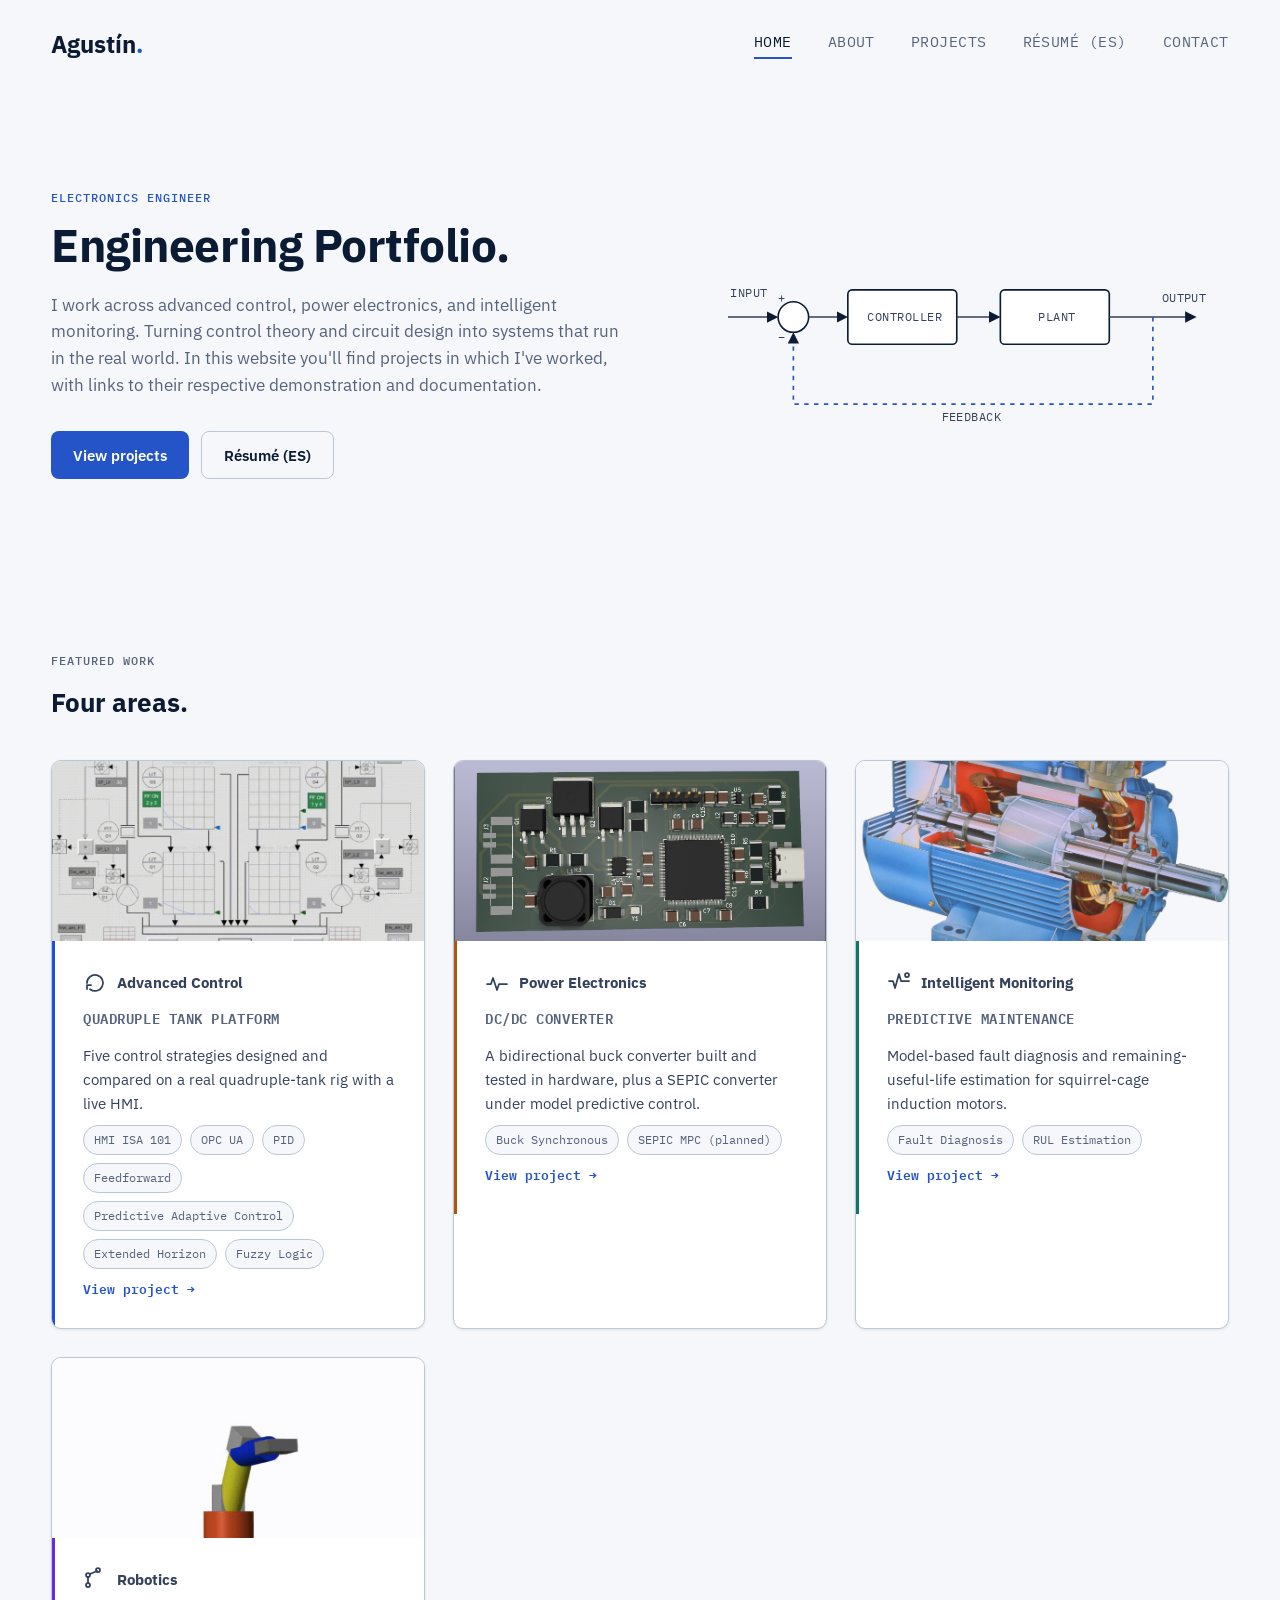
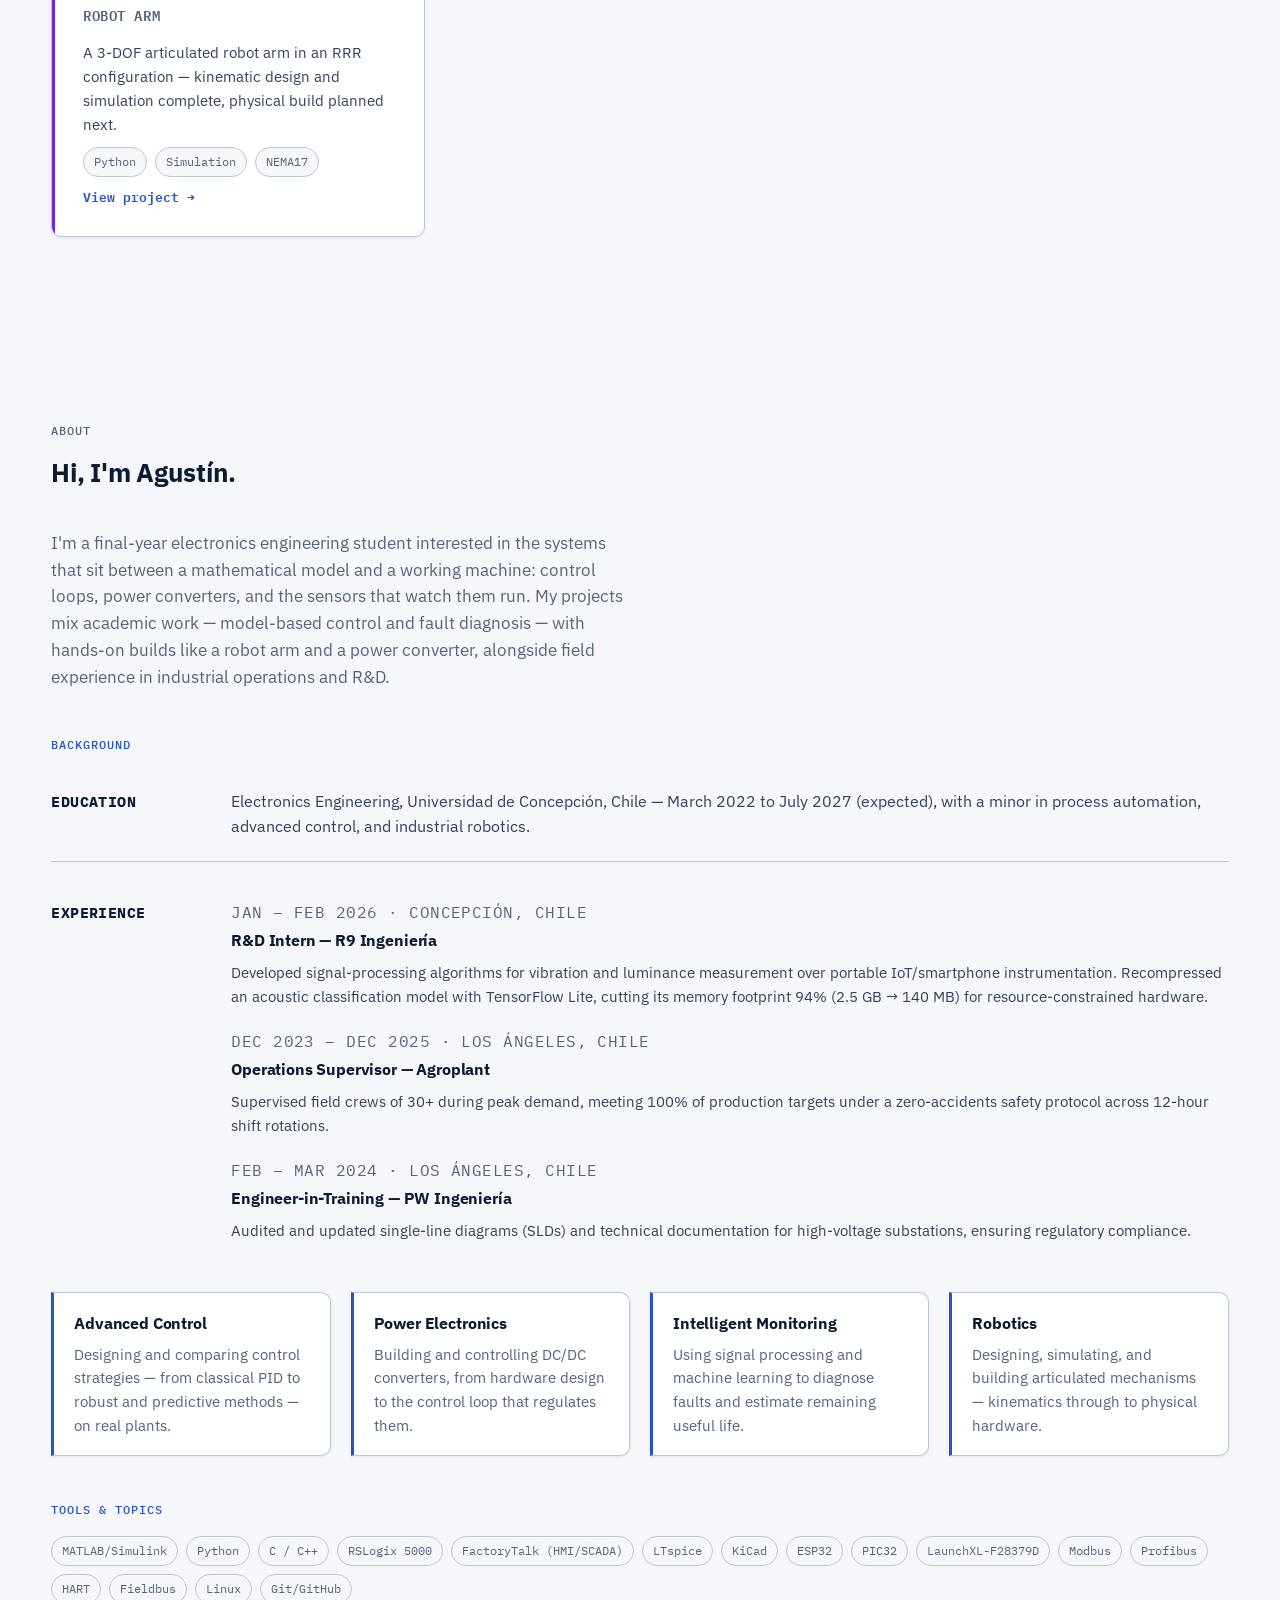
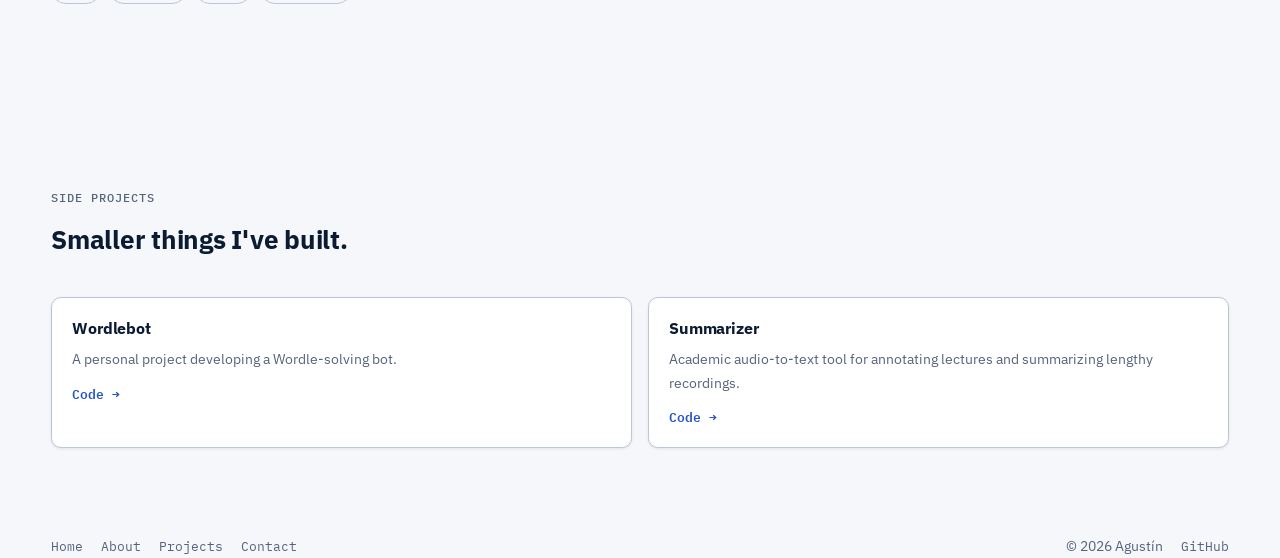
==== index.html @ 0794ebda "first iteration" ====
<!DOCTYPE html>
<html lang="en">

<head>
  <meta charset="UTF-8">
  <meta name="viewport" content="width=device-width, initial-scale=1.0">
  <title>Agustín Torres — Electronics Engineer</title>
  <meta name="description"
    content="Portfolio of Agustín, an electronics engineer working across advanced control, power electronics, intelligent monitoring, and robotics.">
  <link rel="icon"
    href="data:image/svg+xml,<svg xmlns=%22http://www.w3.org/2000/svg%22 viewBox=%220 0 100 100%22><text y=%22.9em%22 font-size=%2290%22>⚡</text></svg>">
  <link rel="preconnect" href="https://fonts.googleapis.com">
  <link rel="preconnect" href="https://fonts.gstatic.com" crossorigin>
  <link rel="stylesheet"
    href="https://fonts.googleapis.com/css2?family=IBM+Plex+Mono:wght@400;500;600&family=IBM+Plex+Sans:wght@400;500;600;700&display=swap">
  <link rel="stylesheet" href="/css/styles.css">
</head>

<body>
  <div id="site-header"></div>

  <main>
    <section class="hero container">
      <div class="hero-copy">
        <p class="eyebrow">Electronics Engineer</p>
        <h1> Engineering Portfolio.</h1>
        <p class="hero-text">
          I work across advanced control, power electronics, and intelligent
          monitoring. Turning control theory and circuit design into systems
          that run in the real world.
          In this website you'll find projects in which I've worked, with links to their respective demonstration and
          documentation.
        </p>
        <div class="hero-actions">
          <a class="btn btn-primary" href="/projects/index.html">View projects</a>
          <a class="btn btn-secondary" href="/assets/resume-es.pdf" target="_blank" rel="noopener">Résumé (ES)</a>
        </div>
      </div>

      <svg class="diagram" viewBox="0 0 460 210" role="img" aria-labelledby="diagram-title">
        <title id="diagram-title">Block diagram of a feedback control loop: input into a summing junction, through a
          controller and plant, producing an output that feeds back into the summing junction.</title>
        <defs>
          <marker id="arrow" viewBox="0 0 10 10" refX="8" refY="5" markerWidth="7" markerHeight="7"
            orient="auto-start-reverse">
            <path d="M0 0 L10 5 L0 10 z" fill="currentColor"></path>
          </marker>
        </defs>

        <text class="label" x="2" y="72">INPUT</text>
        <line class="line" x1="0" y1="90" x2="44" y2="90" marker-end="url(#arrow)"></line>
        <text class="label" x="46" y="76">+</text>
        <text class="label" x="46" y="112">&#8722;</text>
        <circle class="junction" cx="60" cy="90" r="14"></circle>

        <line class="line" x1="74" y1="90" x2="108" y2="90" marker-end="url(#arrow)"></line>
        <rect class="block" x="110" y="65" width="100" height="50" rx="4"></rect>
        <text class="label" x="128" y="94">CONTROLLER</text>

        <line class="line" x1="210" y1="90" x2="248" y2="90" marker-end="url(#arrow)"></line>
        <rect class="block" x="250" y="65" width="100" height="50" rx="4"></rect>
        <text class="label" x="285" y="94">PLANT</text>

        <line class="line" x1="350" y1="90" x2="428" y2="90" marker-end="url(#arrow)"></line>
        <text class="label" x="398" y="76">OUTPUT</text>

        <path class="line feedback" d="M390 90 V170 H60 V106" marker-end="url(#arrow)"></path>
        <text class="label" x="196" y="185">FEEDBACK</text>
      </svg>
    </section>

    <section id="projects" class="section container">
      <div class="section-head">
        <p class="eyebrow">Featured work</p>
        <h2>Four areas.</h2>
      </div>

      <div class="featured-grid">
        <a class="project-card cat-control" href="/projects/quadruple-tank.html">
          <div class="card-cover">
            <img src="/assets/projects/quadtank/planta-poster.jpg"
              alt="Quadruple tank HMI showing live tank levels and controller status" loading="lazy">
          </div>
          <div class="card-body">
            <p class="card-category"><span data-icon="control"></span>Advanced Control</p>
            <h3>Quadruple Tank Platform</h3>
            <p>Five control strategies designed and compared on a real quadruple-tank rig with a live HMI.</p>
            <div class="tag-row">
              <span class="tag">HMI ISA 101</span><span class="tag">OPC UA</span><span class="tag">PID</span><span
                class="tag">Feedforward</span><span class="tag">Predictive Adaptive Control</span><span
                class="tag">Extended Horizon</span><span class="tag">Fuzzy Logic</span>
            </div>
            <span class="card-link">View project →</span>
          </div>
        </a>

        <a class="project-card cat-power" href="/projects/dc-dc-converter.html">
          <div class="card-cover">
            <img src="/assets/projects/Buck_synchronus/PCB_final.png"
              alt="Rendered PCB of the bidirectional buck converter" loading="lazy">
          </div>
          <div class="card-body">
            <p class="card-category"><span data-icon="power"></span>Power Electronics</p>
            <h3>DC/DC Converter</h3>
            <p>A bidirectional buck converter built and tested in hardware, plus a SEPIC converter under model
              predictive control.</p>
            <div class="tag-row">
              <span class="tag">Buck Synchronous</span><span class="tag">SEPIC MPC (planned)</span>
            </div>
            <span class="card-link">View project →</span>
          </div>
        </a>

        <a class="project-card cat-monitoring" href="/projects/predictive-maintenance.html">
          <div class="card-cover">
            <img src="/assets/projects/Induction_motor_RUL/motor.png"
              alt="Cutaway illustration of a squirrel-cage induction motor" loading="lazy">
          </div>
          <div class="card-body">
            <p class="card-category"><span data-icon="monitoring"></span>Intelligent Monitoring</p>
            <h3>Predictive Maintenance</h3>
            <p>Model-based fault diagnosis and remaining-useful-life estimation for squirrel-cage induction motors.</p>
            <div class="tag-row">
              <span class="tag">Fault Diagnosis</span><span class="tag">RUL Estimation</span>
            </div>
            <span class="card-link">View project →</span>
          </div>
        </a>

        <a class="project-card cat-robotics" href="/projects/robot-arm.html">
          <div class="card-cover">
            <img src="/assets/projects/robot_arm/arm-poster.jpg"
              alt="Simulink simulation of the 3-DOF robot arm mid pick-and-place motion" loading="lazy">
          </div>
          <div class="card-body">
            <p class="card-category"><span data-icon="robotics"></span>Robotics</p>
            <h3>Robot Arm</h3>
            <p>A 3-DOF articulated robot arm in an RRR configuration — kinematic design and simulation complete, physical build planned next.</p>
            <div class="tag-row">
              <span class="tag">Python</span><span class="tag">Simulation</span><span class="tag">NEMA17</span>
            </div>
            <span class="card-link">View project →</span>
          </div>
        </a>
      </div>
    </section>

    <section id="about" class="section container">
      <div class="section-head">
        <p class="eyebrow">About</p>
        <h2>Hi, I'm Agustín.</h2>
      </div>
      <p class="hero-text">
        I'm a final-year electronics engineering student interested in the
        systems that sit between a mathematical model and a working machine:
        control loops, power converters, and the sensors that watch them run.
        My projects mix academic work — model-based control and fault
        diagnosis — with hands-on builds like a robot arm and a power
        converter, alongside field experience in industrial operations and R&D.
      </p>

      <p class="eyebrow" style="margin-top: 44px;">Background</p>
      <div class="subsection-list">
        <div class="subsection">
          <h3>Education</h3>
          <p>Electronics Engineering, Universidad de Concepción, Chile — March 2022 to July 2027 (expected), with a minor in process automation, advanced control, and industrial robotics.</p>
        </div>
        <div class="subsection">
          <h3>Experience</h3>
          <div class="timeline">
            <div class="timeline-item">
              <p class="timeline-meta">Jan – Feb 2026 · Concepción, Chile</p>
              <h4>R&D Intern — R9 Ingeniería</h4>
              <p>Developed signal-processing algorithms for vibration and luminance measurement over portable IoT/smartphone instrumentation. Recompressed an acoustic classification model with TensorFlow Lite, cutting its memory footprint 94% (2.5 GB → 140 MB) for resource-constrained hardware.</p>
            </div>
            <div class="timeline-item">
              <p class="timeline-meta">Dec 2023 – Dec 2025 · Los Ángeles, Chile</p>
              <h4>Operations Supervisor — Agroplant</h4>
              <p>Supervised field crews of 30+ during peak demand, meeting 100% of production targets under a zero-accidents safety protocol across 12-hour shift rotations.</p>
            </div>
            <div class="timeline-item">
              <p class="timeline-meta">Feb – Mar 2024 · Los Ángeles, Chile</p>
              <h4>Engineer-in-Training — PW Ingeniería</h4>
              <p>Audited and updated single-line diagrams (SLDs) and technical documentation for high-voltage substations, ensuring regulatory compliance.</p>
            </div>
          </div>
        </div>
      </div>

      <div class="focus-list">
        <div class="focus-item cat-control">
          <h4>Advanced Control</h4>
          <p>Designing and comparing control strategies — from classical PID to robust and predictive methods — on real plants.</p>
        </div>
        <div class="focus-item cat-power">
          <h4>Power Electronics</h4>
          <p>Building and controlling DC/DC converters, from hardware design to the control loop that regulates them.</p>
        </div>
        <div class="focus-item cat-monitoring">
          <h4>Intelligent Monitoring</h4>
          <p>Using signal processing and machine learning to diagnose faults and estimate remaining useful life.</p>
        </div>
        <div class="focus-item cat-robotics">
          <h4>Robotics</h4>
          <p>Designing, simulating, and building articulated mechanisms — kinematics through to physical hardware.</p>
        </div>
      </div>

      <p class="eyebrow" style="margin-top: 44px;">Tools & topics</p>
      <div class="tag-cloud">
        <span class="tag">MATLAB/Simulink</span>
        <span class="tag">Python</span>
        <span class="tag">C / C++</span>
        <span class="tag">RSLogix 5000</span>
        <span class="tag">FactoryTalk (HMI/SCADA)</span>
        <span class="tag">LTspice</span>
        <span class="tag">KiCad</span>
        <span class="tag">ESP32</span>
        <span class="tag">PIC32</span>
        <span class="tag">LaunchXL-F28379D</span>
        <span class="tag">Modbus</span>
        <span class="tag">Profibus</span>
        <span class="tag">HART</span>
        <span class="tag">Fieldbus</span>
        <span class="tag">Linux</span>
        <span class="tag">Git/GitHub</span>
      </div>
    </section>

    <section class="section container">
      <div class="section-head">
        <p class="eyebrow">Side projects</p>
        <h2>Smaller things I've built.</h2>
      </div>

      <div class="side-projects">
        <div class="side-card">
          <h4>Wordlebot</h4>
          <p>A personal project developing a Wordle-solving bot.</p>
          <a href="https://github.com/aguscsc/Wordlebot" target="_blank" rel="noopener">Code →</a>
        </div>
<div class="side-card">
          <h4>Summarizer</h4>
          <p>Academic audio-to-text tool for annotating lectures and summarizing lengthy recordings.</p>
          <a href="https://github.com/aguscsc/Summarizer" target="_blank" rel="noopener">Code →</a>
        </div>
      </div>
    </section>
  </main>

  <div id="site-footer"></div>

  <script src="/js/partials.js"></script>
  <script>renderSite("home");</script>
</body>

</html>
---- css/styles.css ----
/* ---------------------------------------------------------------
   Design tokens
   Light: clean white, ink-navy text.
   Dark:  "blueprint" — light ink on blueprint blue, instead of a
          generic dark-gray palette.
------------------------------------------------------------------ */

:root {
  --bg: #f5f7fa;
  --surface: #ffffff;
  --border: #bcc7d6;
  --ink: #0b1b33;
  --ink-soft: #33415c;
  --muted: #56637d;
  --accent: #2454c7;
  --accent-ink: #ffffff;

  --cat-control: #1d4ed8;
  --cat-power: #b45309;
  --cat-monitoring: #0f766e;
  --cat-robotics: #6d28d9;

  --radius: 10px;
  --shadow: 0 12px 28px rgba(11, 27, 51, 0.08);

  --font-display: "IBM Plex Sans", -apple-system, BlinkMacSystemFont, sans-serif;
  --font-body: "IBM Plex Sans", -apple-system, BlinkMacSystemFont, sans-serif;
  --font-mono: "IBM Plex Mono", ui-monospace, SFMono-Regular, Menlo, monospace;
}

@media (prefers-color-scheme: dark) {
  :root {
    --bg: #0a1e3f;
    --surface: #0f294f;
    --border: #24406e;
    --ink: #eef3fc;
    --ink-soft: #c3d0e6;
    --muted: #93a6c7;
    --accent: #7fb1ff;
    --accent-ink: #06162e;

    --cat-control: #6ea8ff;
    --cat-power: #f5a524;
    --cat-monitoring: #3fd7c4;
    --cat-robotics: #b79bff;

    --shadow: 0 12px 28px rgba(0, 0, 0, 0.45);
  }
}

* {
  box-sizing: border-box;
}

html {
  scroll-behavior: smooth;
}

body {
  margin: 0;
  background: var(--bg);
  color: var(--ink-soft);
  font-family: var(--font-body);
  font-size: 16px;
  line-height: 1.6;
}

h1, h2, h3, h4 {
  font-family: var(--font-display);
  color: var(--ink);
  font-weight: 700;
  letter-spacing: -0.01em;
  margin: 0;
}

p {
  margin: 0;
}

a {
  color: var(--accent);
  text-decoration: none;
}

a:hover {
  text-decoration: underline;
}

:focus-visible {
  outline: 2px solid var(--accent);
  outline-offset: 3px;
}

.container {
  max-width: min(1800px, 97vw);
  margin: 0 auto;
  padding-left: 32px;
  padding-right: 32px;
}

@media (max-width: 640px) {
  .container {
    max-width: 100vw;
    padding-left: 20px;
    padding-right: 20px;
  }
}

.eyebrow {
  font-family: var(--font-mono);
  font-size: 0.78rem;
  font-weight: 500;
  letter-spacing: 0.08em;
  text-transform: uppercase;
  color: var(--accent);
  margin: 0 0 12px;
}

.section {
  padding-top: 64px;
  padding-bottom: 64px;
}

@media (min-width: 1100px) {
  .section {
    padding-top: 88px;
    padding-bottom: 88px;
  }
}

.section-head {
  margin-bottom: 36px;
}

.section-head h2 {
  font-size: 1.6rem;
}

.section-head p {
  color: var(--muted);
  margin-top: 8px;
  max-width: 640px;
}

/* ---------------------------------------------------------------
   Header / nav
------------------------------------------------------------------ */

.site-header {
  position: sticky;
  top: 0;
  z-index: 20;
  background: color-mix(in srgb, var(--bg) 88%, transparent);
  backdrop-filter: blur(8px);
  border-bottom: 1px solid var(--border);
}

.header-inner {
  display: flex;
  align-items: center;
  justify-content: space-between;
  height: 88px;
}

.logo {
  font-family: var(--font-display);
  font-weight: 700;
  font-size: 1.5rem;
  color: var(--ink);
}

.logo:hover {
  text-decoration: none;
}

.logo-dot {
  color: var(--accent);
}

.nav {
  display: flex;
  align-items: center;
  gap: 36px;
}

.nav a {
  font-family: var(--font-mono);
  font-size: 0.95rem;
  letter-spacing: 0.03em;
  text-transform: uppercase;
  color: var(--muted);
  padding-bottom: 4px;
  border-bottom: 2px solid transparent;
}

.nav a:hover {
  color: var(--ink);
  text-decoration: none;
}

.nav a.active {
  color: var(--ink);
  border-bottom-color: var(--accent);
}

.nav-toggle {
  display: none;
  background: none;
  border: 1.5px solid var(--border);
  border-radius: 6px;
  color: var(--ink);
  font-size: 1.3rem;
  width: 42px;
  height: 42px;
  cursor: pointer;
}

@media (max-width: 680px) {
  .nav-toggle {
    display: block;
  }

  .nav {
    position: absolute;
    top: 88px;
    left: 0;
    right: 0;
    background: var(--surface);
    border-bottom: 1px solid var(--border);
    flex-direction: column;
    align-items: flex-start;
    gap: 4px;
    padding: 12px 24px 20px;
    display: none;
  }

  .nav.open {
    display: flex;
  }

  .nav a {
    padding: 8px 0;
    border-bottom: none;
  }

  .nav a.active {
    border-bottom: none;
    text-decoration: underline;
  }
}

/* ---------------------------------------------------------------
   Hero + signal diagram
------------------------------------------------------------------ */

.hero {
  padding-top: 72px;
  padding-bottom: 56px;
  display: grid;
  grid-template-columns: 1.1fr 0.9fr;
  gap: 48px;
  align-items: center;
}

@media (min-width: 1100px) {
  .hero {
    padding-top: 100px;
    padding-bottom: 76px;
    gap: 64px;
  }
}

@media (max-width: 860px) {
  .hero {
    grid-template-columns: 1fr;
    padding-top: 48px;
    padding-bottom: 40px;
  }
}

.hero h1 {
  font-size: clamp(2rem, 3.6vw, 3.4rem);
  line-height: 1.12;
  margin-bottom: 20px;
}

.hero-text {
  color: var(--muted);
  font-size: 1.05rem;
  max-width: 58ch;
  margin-bottom: 32px;
}

.hero-actions {
  display: flex;
  gap: 12px;
  flex-wrap: wrap;
}

.diagram {
  width: 100%;
  height: auto;
  color: var(--ink);
}

.diagram .block {
  fill: var(--surface);
  stroke: var(--ink);
  stroke-width: 1.5;
}

.diagram .label {
  font-family: var(--font-mono);
  font-size: 11px;
  fill: var(--ink-soft);
  text-transform: uppercase;
  letter-spacing: 0.04em;
}

.diagram .line {
  fill: none;
  stroke: var(--ink-soft);
  stroke-width: 1.5;
}

.diagram .feedback {
  stroke: var(--accent);
  stroke-dasharray: 4 5;
}

@media (prefers-reduced-motion: no-preference) {
  .diagram .feedback {
    animation: flow 1.6s linear infinite;
  }
}

@keyframes flow {
  to {
    stroke-dashoffset: -18;
  }
}

.diagram .junction {
  fill: var(--surface);
  stroke: var(--ink);
  stroke-width: 1.5;
}

/* ---------------------------------------------------------------
   Buttons
------------------------------------------------------------------ */

.btn {
  display: inline-flex;
  align-items: center;
  gap: 8px;
  padding: 11px 22px;
  border-radius: 8px;
  font-weight: 600;
  font-size: 0.95rem;
}

.btn:hover {
  text-decoration: none;
}

.btn-primary {
  background: var(--accent);
  color: var(--accent-ink);
}

.btn-primary:hover {
  opacity: 0.92;
}

.btn-secondary {
  background: transparent;
  color: var(--ink);
  border: 1.5px solid var(--border);
}

.btn-secondary:hover {
  border-color: var(--accent);
  color: var(--accent);
}

/* ---------------------------------------------------------------
   Category badges / icons
------------------------------------------------------------------ */

.badge {
  display: inline-flex;
  align-items: center;
  gap: 7px;
  font-family: var(--font-mono);
  font-size: 0.72rem;
  font-weight: 500;
  text-transform: uppercase;
  letter-spacing: 0.05em;
  padding: 5px 10px 5px 8px;
  border-radius: 999px;
  border: 1px solid currentColor;
}

.badge svg {
  width: 14px;
  height: 14px;
}

.badge-control { color: var(--cat-control); }
.badge-power { color: var(--cat-power); }
.badge-monitoring { color: var(--cat-monitoring); }
.badge-robotics { color: var(--cat-robotics); }

.badge-planned {
  color: var(--muted);
  border-style: dashed;
}

/* ---------------------------------------------------------------
   Featured project cards (home + projects hub)
------------------------------------------------------------------ */

.featured-grid {
  display: grid;
  grid-template-columns: repeat(auto-fit, minmax(300px, 1fr));
  gap: 24px;
}

@media (min-width: 1100px) {
  .featured-grid {
    gap: 28px;
  }
}

.project-card {
  display: flex;
  flex-direction: column;
  background: var(--surface);
  border: 1.5px solid var(--border);
  border-radius: var(--radius);
  overflow: hidden;
  box-shadow: 0 1px 3px rgba(11, 27, 51, 0.09);
  transition: transform 0.18s ease, box-shadow 0.18s ease;
}

.project-card:hover {
  transform: translateY(-3px);
  box-shadow: var(--shadow);
}

.card-cover {
  height: 180px;
  background: var(--bg);
  display: flex;
  align-items: center;
  justify-content: center;
  overflow: hidden;
}

.card-cover img {
  width: 100%;
  height: 100%;
  object-fit: cover;
}

.card-cover.is-fallback {
  background: linear-gradient(
    135deg,
    color-mix(in srgb, var(--card-accent, var(--accent)) 14%, var(--bg)),
    color-mix(in srgb, var(--card-accent, var(--accent)) 4%, var(--bg))
  );
}

.card-cover.is-fallback svg {
  width: 40px;
  height: 40px;
  color: var(--card-accent, var(--accent));
}

.card-body {
  display: flex;
  flex-direction: column;
  gap: 10px;
  padding: 24px 28px 28px;
  border-left: 3px solid var(--card-accent, var(--accent));
}

.card-category {
  display: flex;
  align-items: center;
  gap: 10px;
  margin: 0;
  font-family: var(--font-display);
  font-weight: 700;
  font-size: 1.5rem;
  line-height: 1.15;
  color: var(--card-accent, var(--accent));
}

.card-category svg {
  width: 24px;
  height: 24px;
  flex-shrink: 0;
}

.project-card h3 {
  font-family: var(--font-mono);
  font-size: 0.85rem;
  font-weight: 600;
  text-transform: uppercase;
  letter-spacing: 0.04em;
  color: var(--muted);
}

.project-card p {
  color: var(--ink-soft);
  font-size: 0.95rem;
  margin-top: 4px;
}

.project-card .card-link {
  font-family: var(--font-mono);
  font-size: 0.82rem;
  font-weight: 600;
}

.project-card.cat-control { --card-accent: var(--cat-control); }
.project-card.cat-power { --card-accent: var(--cat-power); }
.project-card.cat-monitoring { --card-accent: var(--cat-monitoring); }
.project-card.cat-robotics { --card-accent: var(--cat-robotics); }

/* ---------------------------------------------------------------
   Side projects (lightweight list)
------------------------------------------------------------------ */

.side-projects {
  display: grid;
  grid-template-columns: repeat(auto-fit, minmax(220px, 1fr));
  gap: 16px;
}

.side-card {
  background: var(--surface);
  border: 1.5px solid var(--border);
  border-radius: var(--radius);
  padding: 18px 20px;
  box-shadow: 0 1px 3px rgba(11, 27, 51, 0.09);
}

.side-card h4 {
  font-size: 1rem;
  margin-bottom: 6px;
}

.side-card p {
  color: var(--muted);
  font-size: 0.9rem;
  margin-bottom: 10px;
}

.side-card a {
  font-family: var(--font-mono);
  font-size: 0.8rem;
  font-weight: 600;
}

/* ---------------------------------------------------------------
   Project detail pages
------------------------------------------------------------------ */

.figure-grid {
  display: grid;
  grid-template-columns: repeat(auto-fit, minmax(280px, 1fr));
  gap: 20px;
  margin: 8px 0 40px;
}

figure.figure {
  margin: 0;
  max-width: 640px;
}

figure.figure img {
  width: 100%;
  display: block;
  border-radius: var(--radius);
  border: 1.5px solid var(--border);
}

.figure-grid figure.figure {
  max-width: none;
}

figure.figure.figure-small {
  max-width: 280px;
}

figure.figure figcaption {
  margin-top: 10px;
  font-family: var(--font-mono);
  font-size: 0.8rem;
  color: var(--muted);
}

.subproject {
  padding-bottom: 40px;
}

.subproject + .subproject {
  padding-top: 40px;
  border-top: 1px solid var(--border);
}

.subproject h3 {
  font-size: 1.4rem;
  margin-bottom: 14px;
}

.subproject h3 .badge {
  margin-left: 10px;
  vertical-align: middle;
  text-transform: none;
}

.subproject > p {
  max-width: 68ch;
  margin-bottom: 20px;
}

.subproject.is-planned h3,
.subproject.is-planned p {
  color: var(--muted);
}

.video-embed {
  position: relative;
  width: 100%;
  max-width: 640px;
  aspect-ratio: 16 / 9;
  border-radius: var(--radius);
  overflow: hidden;
  border: 1.5px solid var(--border);
  margin-bottom: 8px;
}

.video-embed iframe {
  position: absolute;
  inset: 0;
  width: 100%;
  height: 100%;
  border: 0;
}

.video-caption {
  font-family: var(--font-mono);
  font-size: 0.8rem;
  margin-bottom: 24px;
}

.project-hero {
  padding-top: 56px;
  padding-bottom: 40px;
  border-bottom: 1px solid var(--border);
}

.page-title {
  font-size: clamp(1.8rem, 3vw, 2.8rem);
  margin: 14px 0 16px;
}

.project-hero .hero-text {
  margin-bottom: 24px;
}

.tag-row {
  display: flex;
  flex-wrap: wrap;
  gap: 8px;
  margin-bottom: 24px;
}

.card-body .tag-row {
  margin-bottom: 0;
}

.tag {
  font-family: var(--font-mono);
  font-size: 0.78rem;
  padding: 4px 10px;
  border-radius: 999px;
  background: var(--bg);
  border: 1px solid var(--border);
  color: var(--muted);
}

.subsection-list {
  display: flex;
  flex-direction: column;
  gap: 16px;
}

.subsection {
  display: grid;
  grid-template-columns: 160px 1fr;
  gap: 20px;
  padding: 22px 0;
  border-bottom: 1px solid var(--border);
}

.subsection:last-child {
  border-bottom: none;
}

@media (max-width: 640px) {
  .subsection {
    grid-template-columns: 1fr;
    gap: 6px;
  }
}

.subsection h3 {
  font-family: var(--font-mono);
  font-size: 0.95rem;
  color: var(--ink);
  text-transform: uppercase;
  letter-spacing: 0.03em;
}

.subsection p {
  font-size: 0.97rem;
}

.subsection.is-planned h3,
.subsection.is-planned p {
  color: var(--muted);
}

.subsection h3 .badge {
  margin-left: 10px;
  vertical-align: middle;
  text-transform: none;
}

/* ---------------------------------------------------------------
   About page
------------------------------------------------------------------ */

.timeline {
  display: flex;
  flex-direction: column;
  gap: 20px;
}

.timeline-meta {
  font-family: var(--font-mono);
  font-size: 0.78rem;
  text-transform: uppercase;
  letter-spacing: 0.03em;
  color: var(--muted);
  margin-bottom: 4px;
}

.timeline-item h4 {
  font-size: 1rem;
  margin-bottom: 6px;
}

.timeline-item > p:not(.timeline-meta) {
  font-size: 0.95rem;
}

.focus-list {
  display: grid;
  grid-template-columns: repeat(auto-fit, minmax(240px, 1fr));
  gap: 20px;
  margin-top: 28px;
}

.focus-item {
  padding: 18px 20px;
  border-left: 3px solid var(--card-accent, var(--accent));
  background: var(--surface);
  border-radius: 0 var(--radius) var(--radius) 0;
  border-top: 1.5px solid var(--border);
  border-right: 1.5px solid var(--border);
  border-bottom: 1.5px solid var(--border);
  box-shadow: 0 1px 3px rgba(11, 27, 51, 0.09);
}

.focus-item h4 {
  font-size: 1rem;
  margin-bottom: 6px;
}

.focus-item p {
  color: var(--muted);
  font-size: 0.92rem;
}

.tag-cloud {
  display: flex;
  flex-wrap: wrap;
  gap: 8px;
  margin-top: 16px;
}

/* ---------------------------------------------------------------
   Contact page
------------------------------------------------------------------ */

.contact-list {
  display: flex;
  flex-direction: column;
  gap: 4px;
  margin-top: 28px;
  max-width: 420px;
}

.contact-row {
  display: flex;
  align-items: center;
  justify-content: space-between;
  padding: 16px 4px;
  border-bottom: 1px solid var(--border);
}

.contact-row span {
  font-family: var(--font-mono);
  font-size: 0.78rem;
  text-transform: uppercase;
  letter-spacing: 0.05em;
  color: var(--muted);
}

.contact-row a {
  font-weight: 600;
}

/* ---------------------------------------------------------------
   Footer
------------------------------------------------------------------ */

.site-footer {
  border-top: 1px solid var(--border);
  margin-top: 40px;
  padding: 28px 0;
}

.footer-inner {
  display: flex;
  align-items: center;
  justify-content: space-between;
  flex-wrap: wrap;
  gap: 12px;
}

.footer-nav {
  display: flex;
  gap: 18px;
  flex-wrap: wrap;
}

.footer-nav a, .footer-meta a {
  font-family: var(--font-mono);
  font-size: 0.8rem;
  color: var(--muted);
}

.footer-meta {
  display: flex;
  gap: 18px;
  align-items: center;
  color: var(--muted);
  font-size: 0.85rem;
}
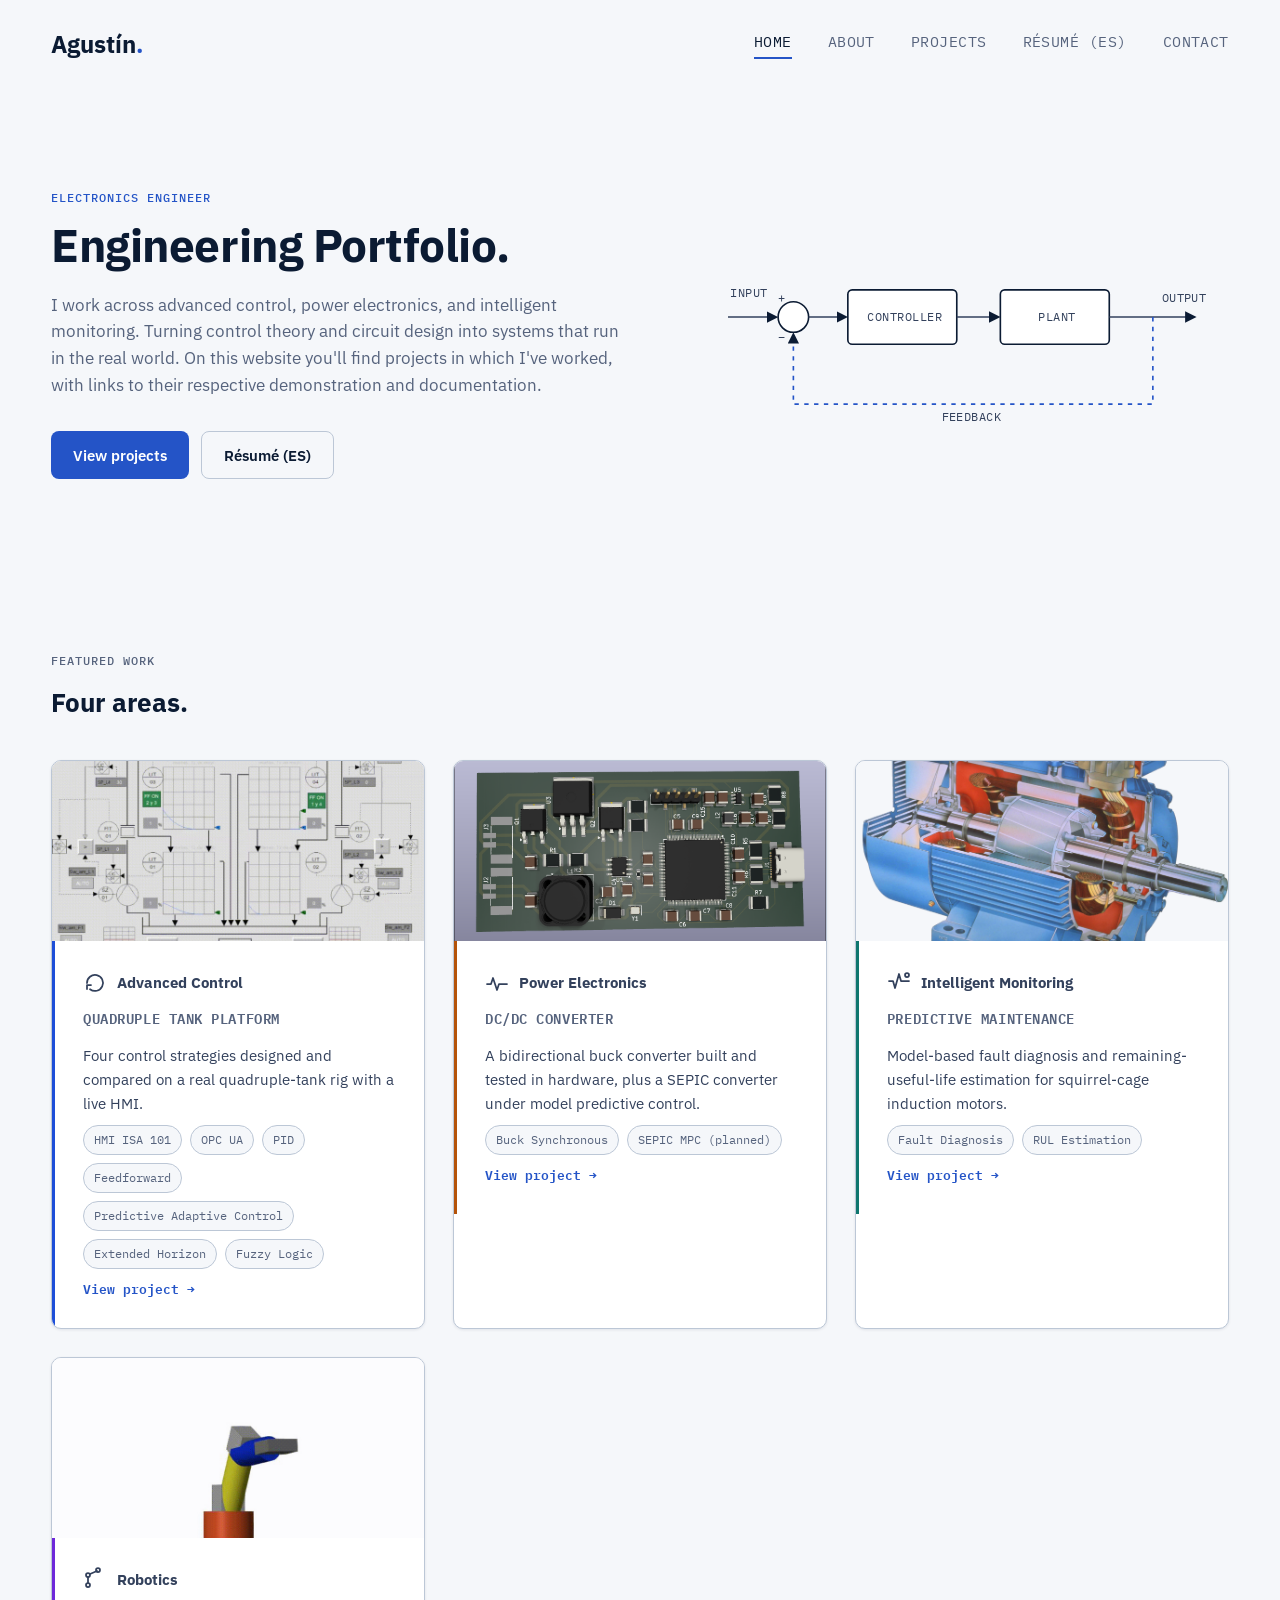
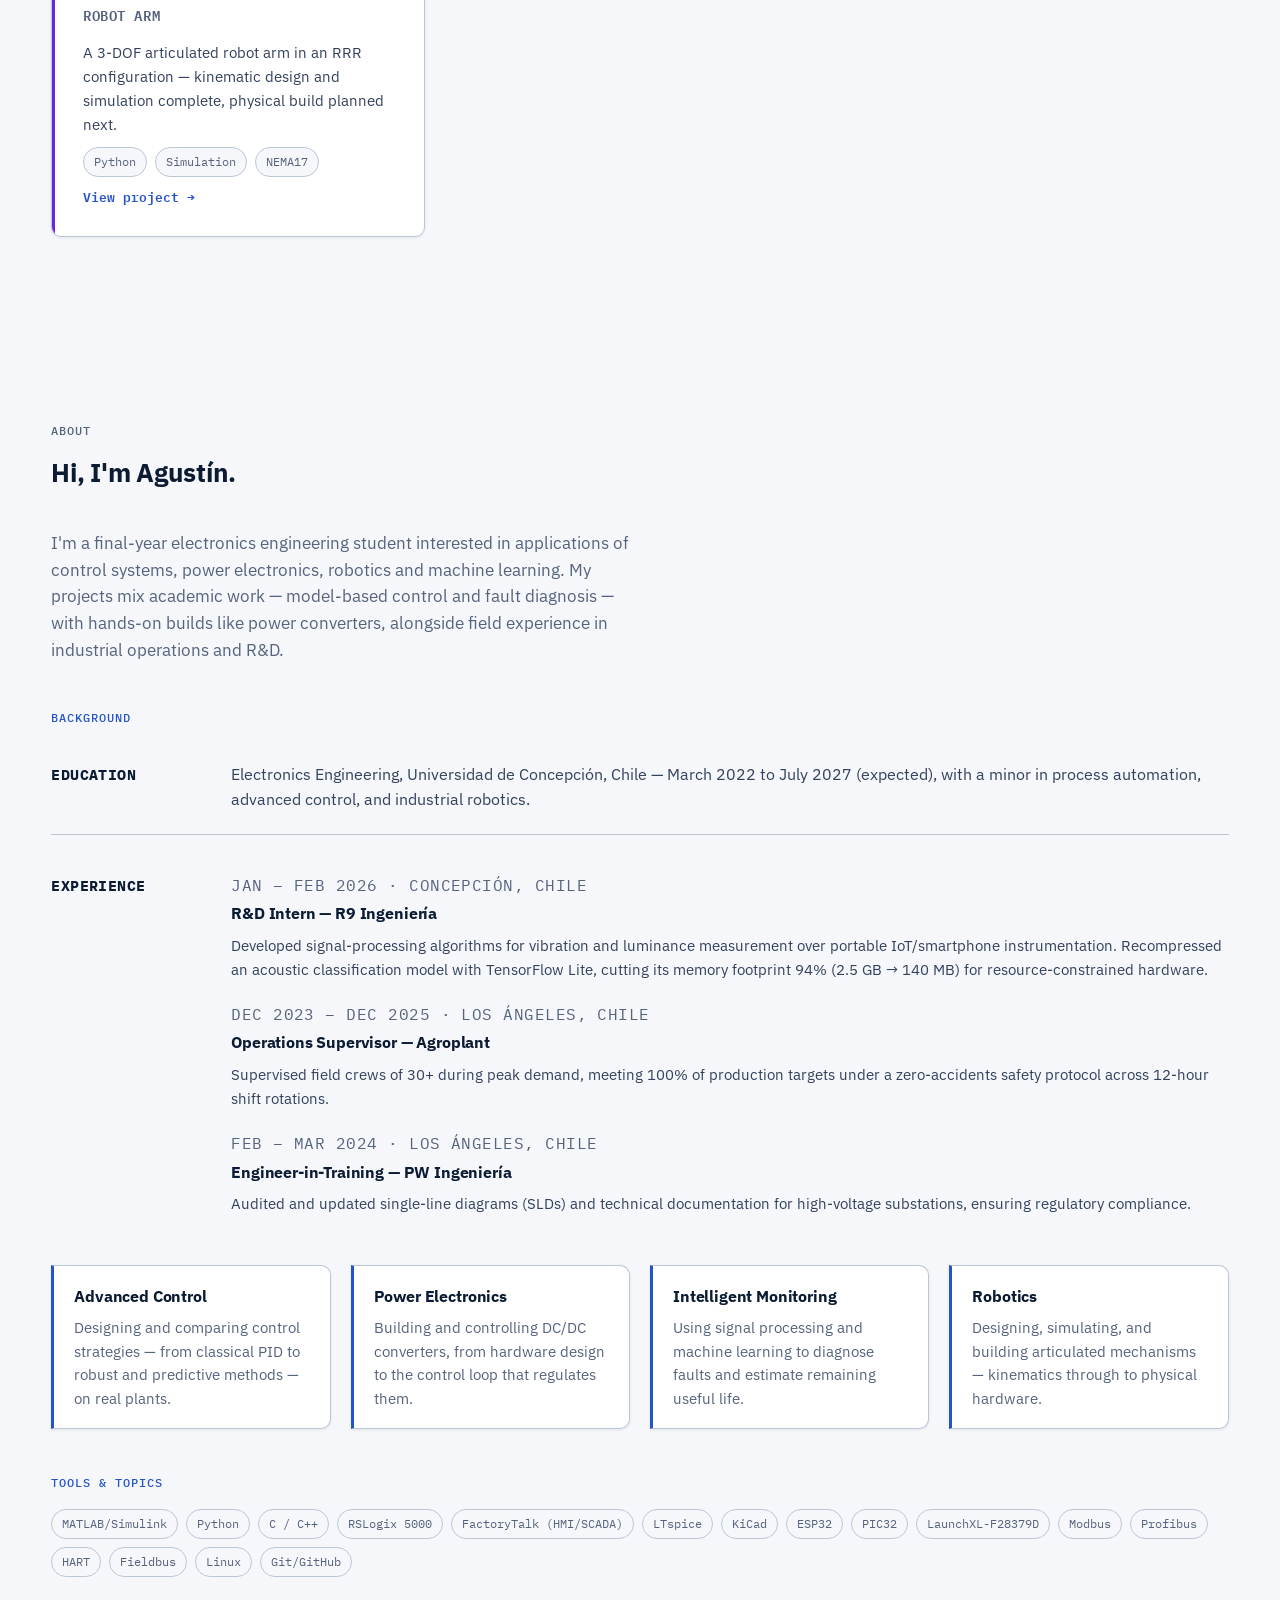
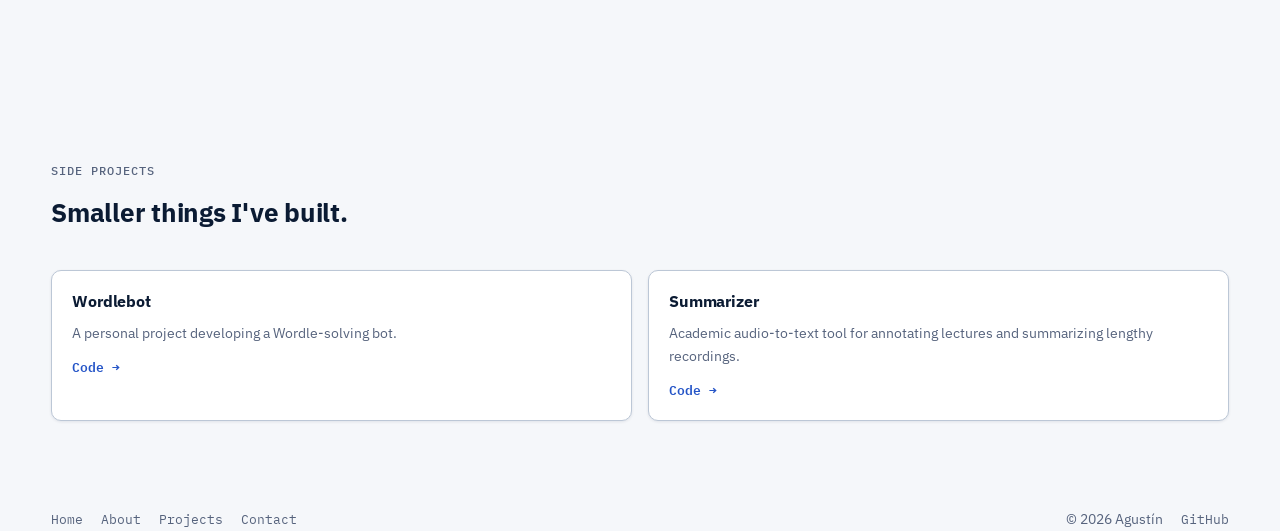
==== commit 89262bbc: "small changes" ====
--- a/index.html
+++ b/index.html
@@ -28,7 +28,7 @@
           I work across advanced control, power electronics, and intelligent
           monitoring. Turning control theory and circuit design into systems
           that run in the real world.
-          In this website you'll find projects in which I've worked, with links to their respective demonstration and
+          On this website you'll find projects in which I've worked, with links to their respective demonstration and
           documentation.
         </p>
         <div class="hero-actions">
@@ -84,7 +84,7 @@
           <div class="card-body">
             <p class="card-category"><span data-icon="control"></span>Advanced Control</p>
             <h3>Quadruple Tank Platform</h3>
-            <p>Five control strategies designed and compared on a real quadruple-tank rig with a live HMI.</p>
+            <p>Four control strategies designed and compared on a real quadruple-tank rig with a live HMI.</p>
             <div class="tag-row">
               <span class="tag">HMI ISA 101</span><span class="tag">OPC UA</span><span class="tag">PID</span><span
                 class="tag">Feedforward</span><span class="tag">Predictive Adaptive Control</span><span
@@ -135,7 +135,8 @@
           <div class="card-body">
             <p class="card-category"><span data-icon="robotics"></span>Robotics</p>
             <h3>Robot Arm</h3>
-            <p>A 3-DOF articulated robot arm in an RRR configuration — kinematic design and simulation complete, physical build planned next.</p>
+            <p>A 3-DOF articulated robot arm in an RRR configuration — kinematic design and simulation complete,
+              physical build planned next.</p>
             <div class="tag-row">
               <span class="tag">Python</span><span class="tag">Simulation</span><span class="tag">NEMA17</span>
             </div>
@@ -151,19 +152,19 @@
         <h2>Hi, I'm Agustín.</h2>
       </div>
       <p class="hero-text">
-        I'm a final-year electronics engineering student interested in the
-        systems that sit between a mathematical model and a working machine:
-        control loops, power converters, and the sensors that watch them run.
+        I'm a final-year electronics engineering student interested in applications of control systems, power
+        electronics, robotics and machine learning.
         My projects mix academic work — model-based control and fault
-        diagnosis — with hands-on builds like a robot arm and a power
-        converter, alongside field experience in industrial operations and R&D.
+        diagnosis — with hands-on builds like power
+        converters, alongside field experience in industrial operations and R&D.
       </p>
 
       <p class="eyebrow" style="margin-top: 44px;">Background</p>
       <div class="subsection-list">
         <div class="subsection">
           <h3>Education</h3>
-          <p>Electronics Engineering, Universidad de Concepción, Chile — March 2022 to July 2027 (expected), with a minor in process automation, advanced control, and industrial robotics.</p>
+          <p>Electronics Engineering, Universidad de Concepción, Chile — March 2022 to July 2027 (expected), with a
+            minor in process automation, advanced control, and industrial robotics.</p>
         </div>
         <div class="subsection">
           <h3>Experience</h3>
@@ -171,17 +172,21 @@
             <div class="timeline-item">
               <p class="timeline-meta">Jan – Feb 2026 · Concepción, Chile</p>
               <h4>R&D Intern — R9 Ingeniería</h4>
-              <p>Developed signal-processing algorithms for vibration and luminance measurement over portable IoT/smartphone instrumentation. Recompressed an acoustic classification model with TensorFlow Lite, cutting its memory footprint 94% (2.5 GB → 140 MB) for resource-constrained hardware.</p>
+              <p>Developed signal-processing algorithms for vibration and luminance measurement over portable
+                IoT/smartphone instrumentation. Recompressed an acoustic classification model with TensorFlow Lite,
+                cutting its memory footprint 94% (2.5 GB → 140 MB) for resource-constrained hardware.</p>
             </div>
             <div class="timeline-item">
               <p class="timeline-meta">Dec 2023 – Dec 2025 · Los Ángeles, Chile</p>
               <h4>Operations Supervisor — Agroplant</h4>
-              <p>Supervised field crews of 30+ during peak demand, meeting 100% of production targets under a zero-accidents safety protocol across 12-hour shift rotations.</p>
+              <p>Supervised field crews of 30+ during peak demand, meeting 100% of production targets under a
+                zero-accidents safety protocol across 12-hour shift rotations.</p>
             </div>
             <div class="timeline-item">
               <p class="timeline-meta">Feb – Mar 2024 · Los Ángeles, Chile</p>
               <h4>Engineer-in-Training — PW Ingeniería</h4>
-              <p>Audited and updated single-line diagrams (SLDs) and technical documentation for high-voltage substations, ensuring regulatory compliance.</p>
+              <p>Audited and updated single-line diagrams (SLDs) and technical documentation for high-voltage
+                substations, ensuring regulatory compliance.</p>
             </div>
           </div>
         </div>
@@ -190,11 +195,13 @@
       <div class="focus-list">
         <div class="focus-item cat-control">
           <h4>Advanced Control</h4>
-          <p>Designing and comparing control strategies — from classical PID to robust and predictive methods — on real plants.</p>
+          <p>Designing and comparing control strategies — from classical PID to robust and predictive methods — on real
+            plants.</p>
         </div>
         <div class="focus-item cat-power">
           <h4>Power Electronics</h4>
-          <p>Building and controlling DC/DC converters, from hardware design to the control loop that regulates them.</p>
+          <p>Building and controlling DC/DC converters, from hardware design to the control loop that regulates them.
+          </p>
         </div>
         <div class="focus-item cat-monitoring">
           <h4>Intelligent Monitoring</h4>
@@ -239,7 +246,7 @@
           <p>A personal project developing a Wordle-solving bot.</p>
           <a href="https://github.com/aguscsc/Wordlebot" target="_blank" rel="noopener">Code →</a>
         </div>
-<div class="side-card">
+        <div class="side-card">
           <h4>Summarizer</h4>
           <p>Academic audio-to-text tool for annotating lectures and summarizing lengthy recordings.</p>
           <a href="https://github.com/aguscsc/Summarizer" target="_blank" rel="noopener">Code →</a>
--- a/css/styles.css
+++ b/css/styles.css
@@ -417,6 +417,11 @@
   border-style: dashed;
 }
 
+.badge-progress {
+  color: var(--accent);
+  border-style: solid;
+}
+
 /* ---------------------------------------------------------------
    Featured project cards (home + projects hub)
 ------------------------------------------------------------------ */
@@ -617,7 +622,8 @@
   margin-bottom: 14px;
 }
 
-.subproject h3 .badge {
+.subproject h3 .badge,
+.project-card h3 .badge {
   margin-left: 10px;
   vertical-align: middle;
   text-transform: none;
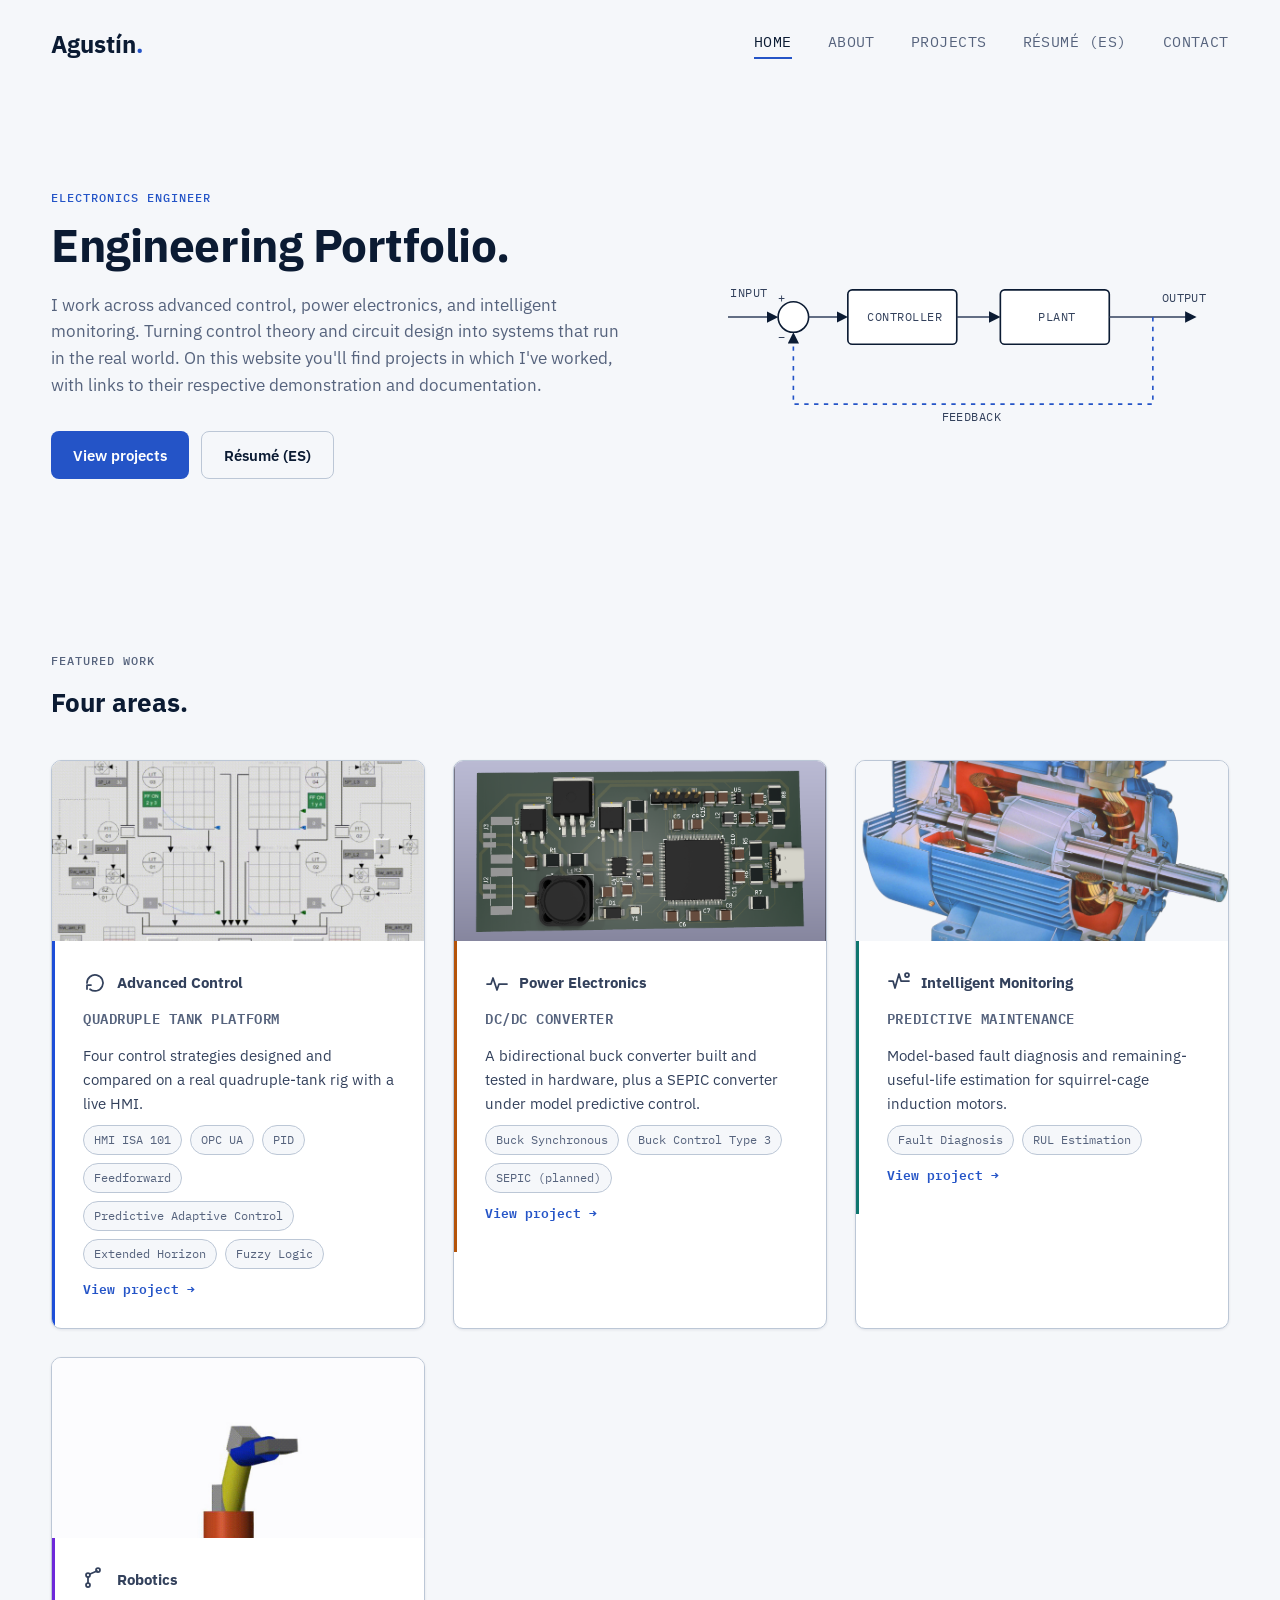
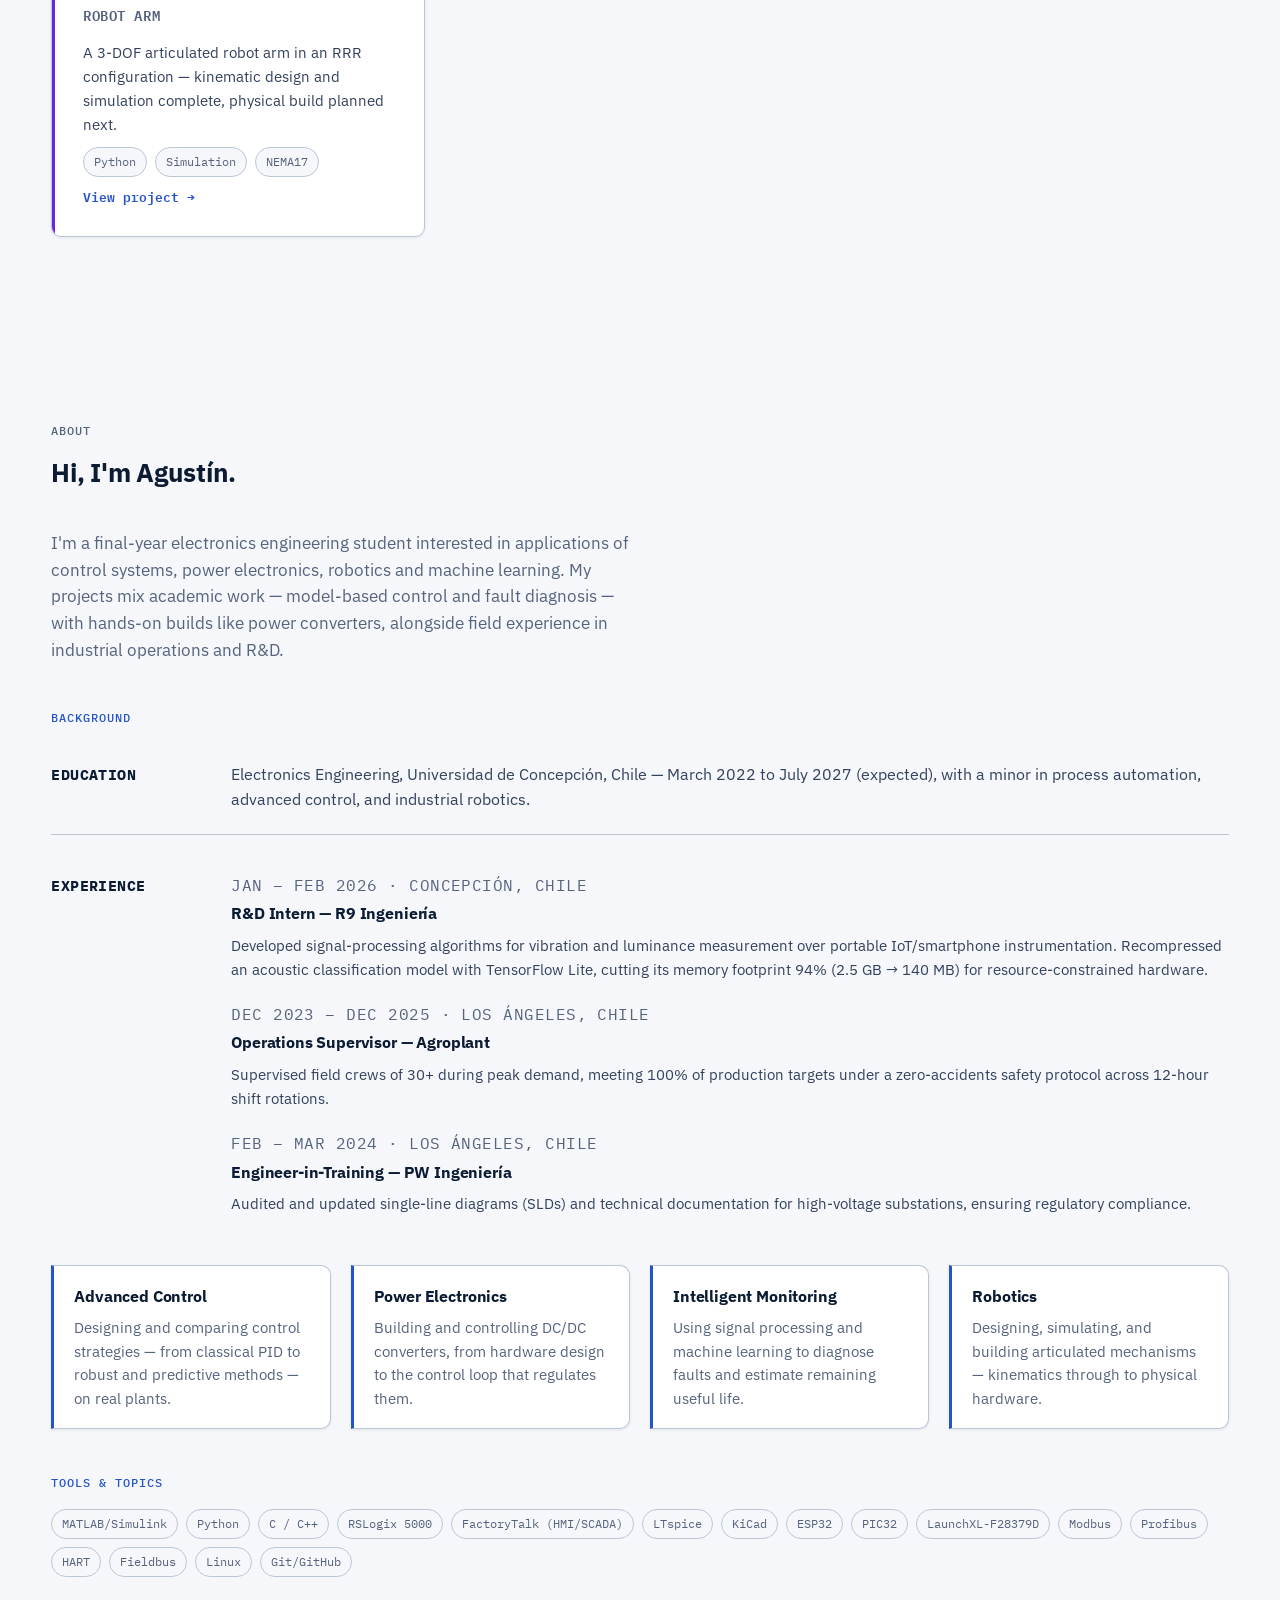
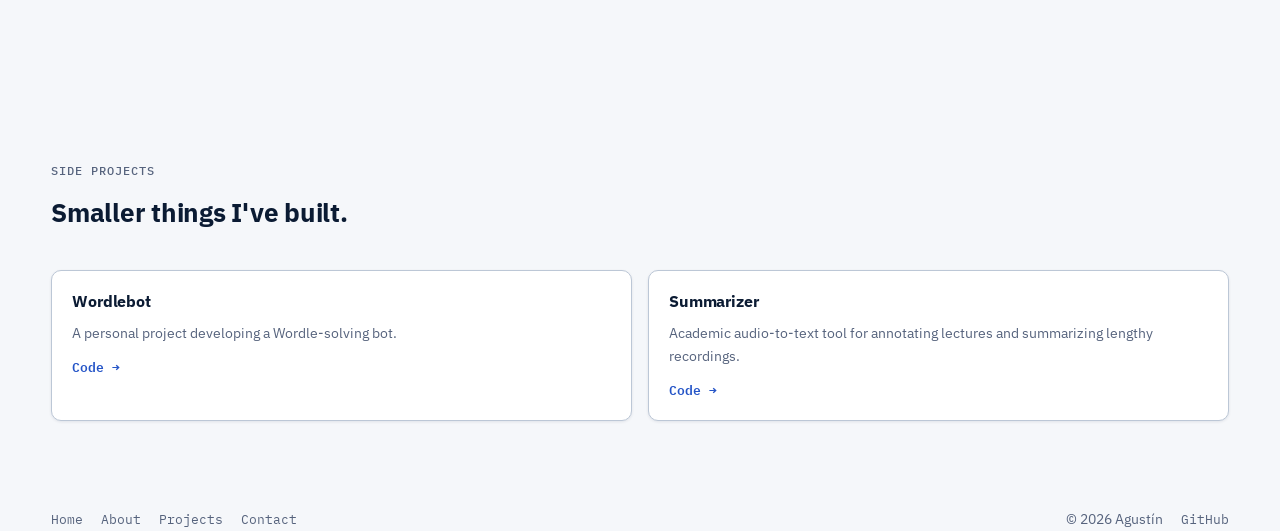
==== commit 0a3792b5: "test" ====
--- a/index.html
+++ b/index.html
@@ -105,7 +105,7 @@
             <p>A bidirectional buck converter built and tested in hardware, plus a SEPIC converter under model
               predictive control.</p>
             <div class="tag-row">
-              <span class="tag">Buck Synchronous</span><span class="tag">SEPIC MPC (planned)</span>
+              <span class="tag">Buck Synchronous</span><span class="tag">Buck Control Type 3</span><span class="tag">SEPIC (planned)</span>
             </div>
             <span class="card-link">View project →</span>
           </div>
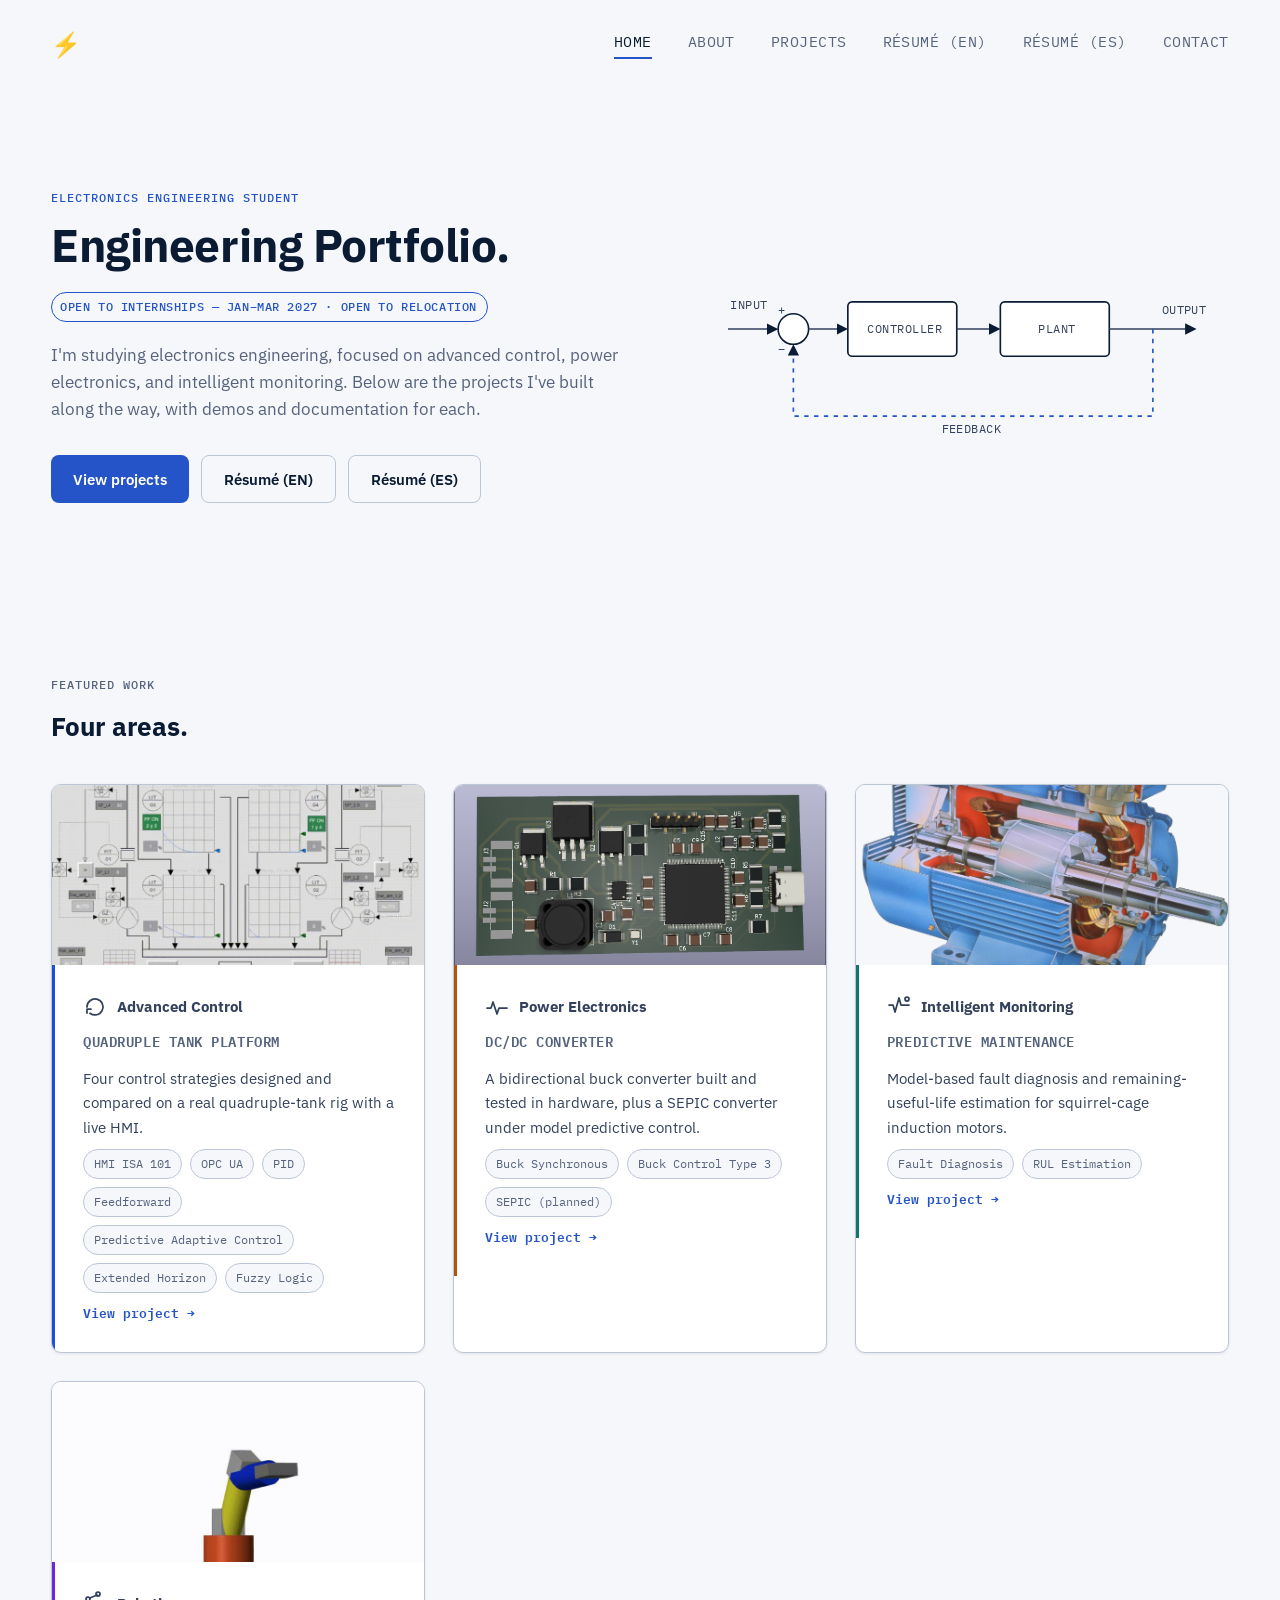
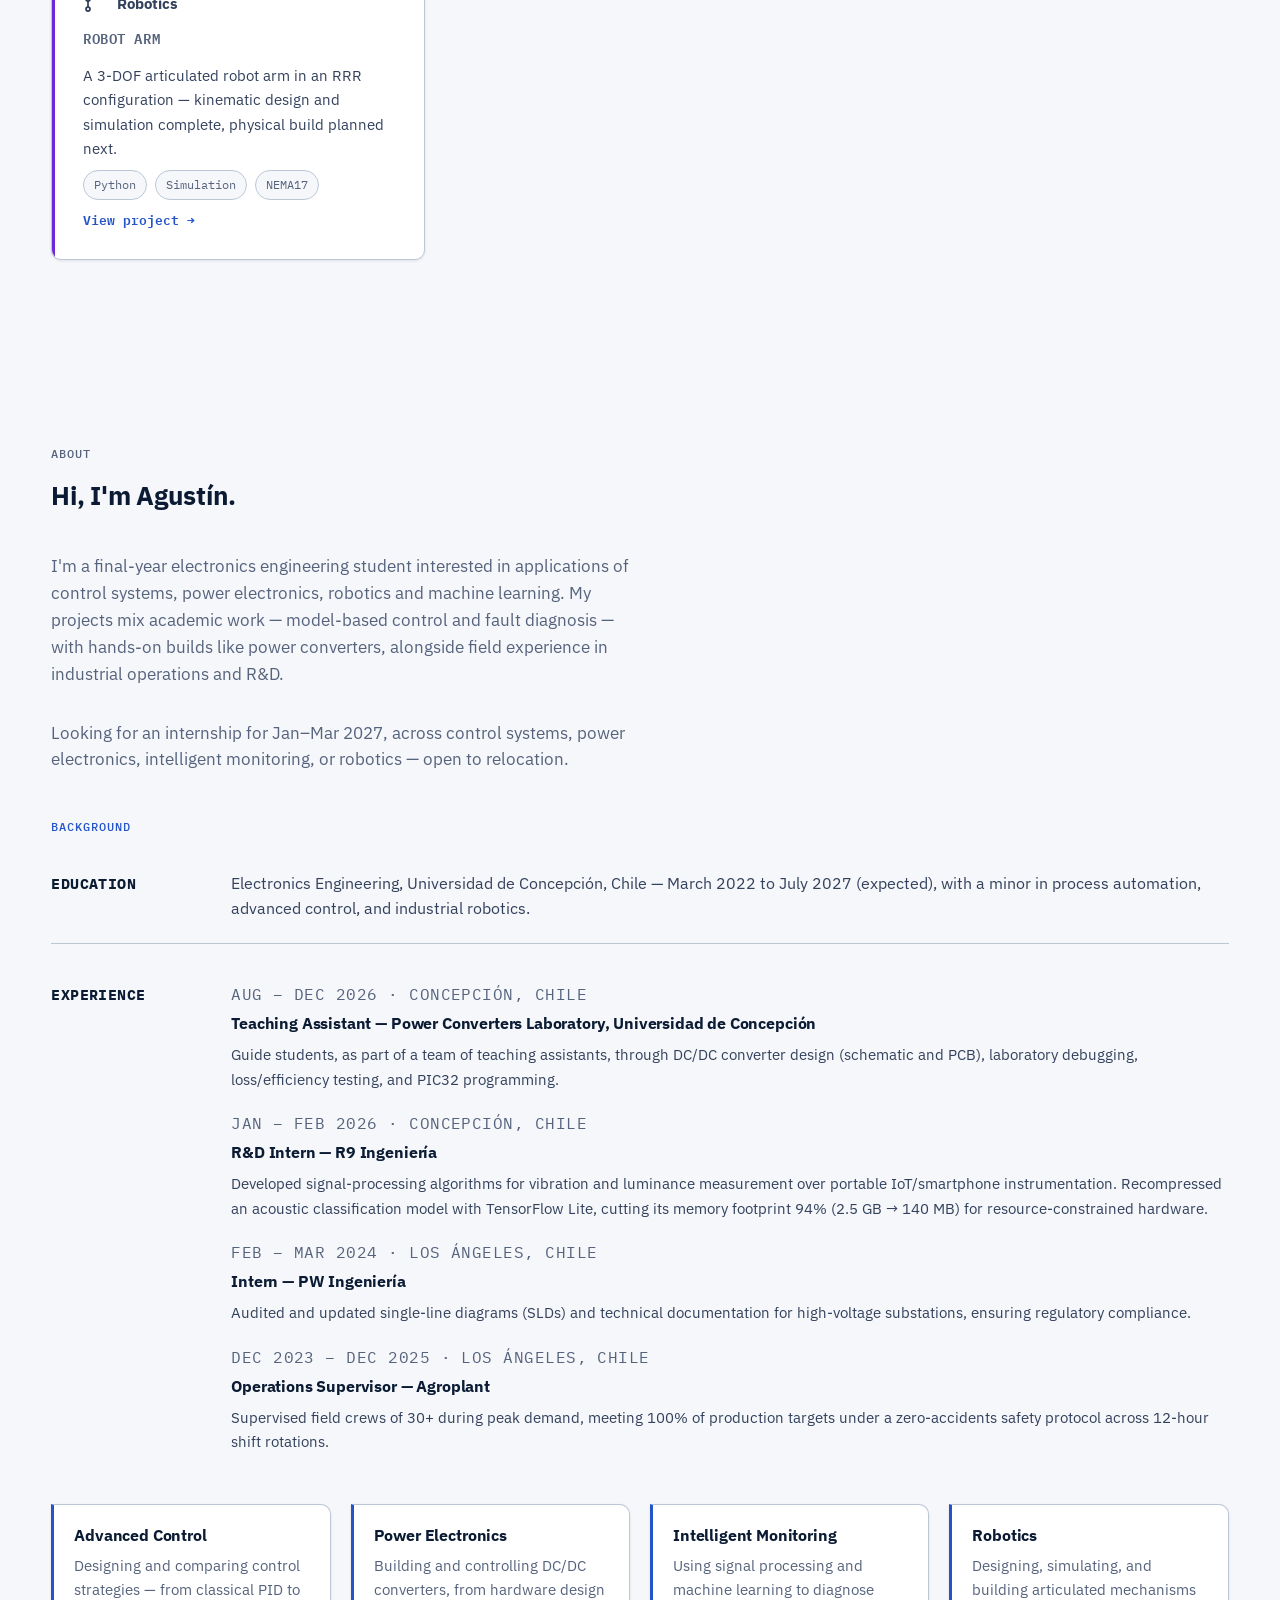
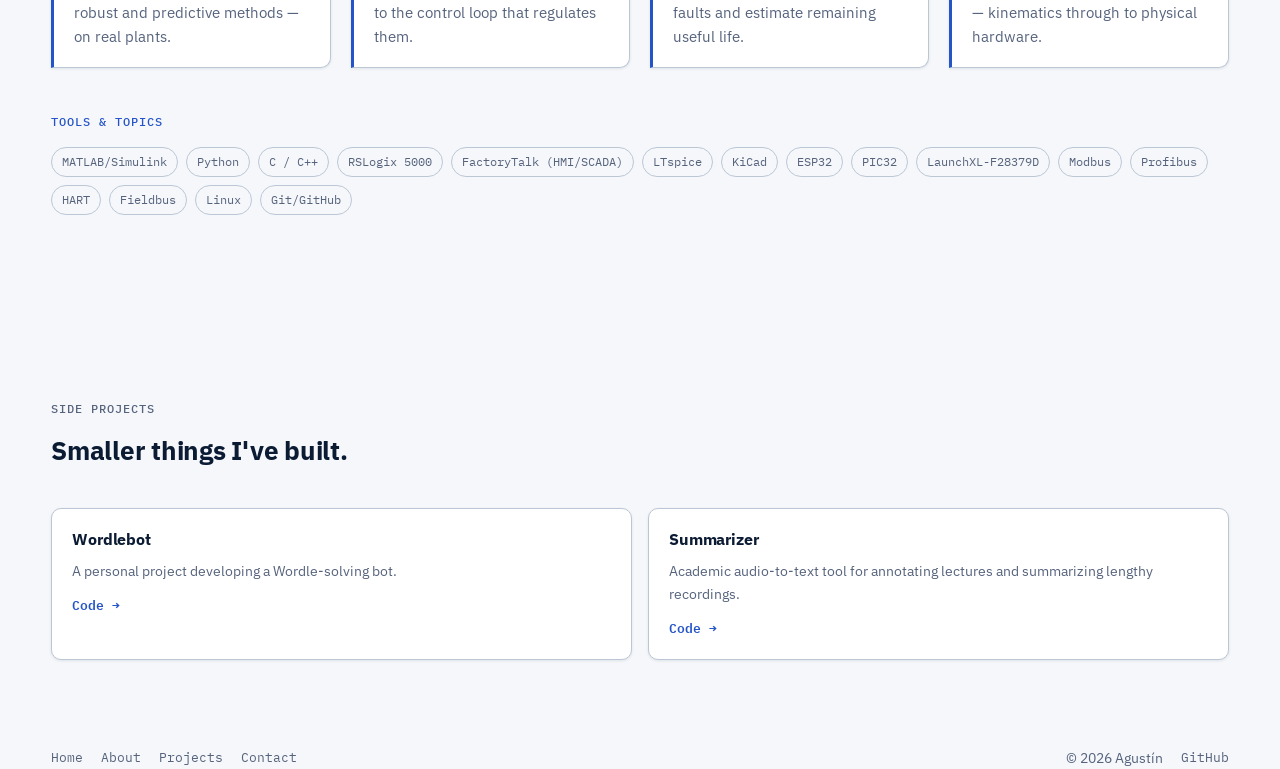
==== commit 926f9be4: "cv update" ====
--- a/index.html
+++ b/index.html
@@ -4,9 +4,9 @@
 <head>
   <meta charset="UTF-8">
   <meta name="viewport" content="width=device-width, initial-scale=1.0">
-  <title>Agustín Torres — Electronics Engineer</title>
+  <title>Agustín Torres — Electronics Engineering Student</title>
   <meta name="description"
-    content="Portfolio of Agustín, an electronics engineer working across advanced control, power electronics, intelligent monitoring, and robotics.">
+    content="Portfolio of Agustín, an electronics engineering student focused on advanced control, power electronics, intelligent monitoring, and robotics.">
   <link rel="icon"
     href="data:image/svg+xml,<svg xmlns=%22http://www.w3.org/2000/svg%22 viewBox=%220 0 100 100%22><text y=%22.9em%22 font-size=%2290%22>⚡</text></svg>">
   <link rel="preconnect" href="https://fonts.googleapis.com">
@@ -22,18 +22,19 @@
   <main>
     <section class="hero container">
       <div class="hero-copy">
-        <p class="eyebrow">Electronics Engineer</p>
+        <p class="eyebrow">Electronics Engineering Student</p>
         <h1> Engineering Portfolio.</h1>
+        <span class="badge badge-progress">Open to internships — Jan–Mar 2027 · open to relocation</span>
         <p class="hero-text">
-          I work across advanced control, power electronics, and intelligent
-          monitoring. Turning control theory and circuit design into systems
-          that run in the real world.
-          On this website you'll find projects in which I've worked, with links to their respective demonstration and
-          documentation.
+          I'm studying electronics engineering, focused on advanced control,
+          power electronics, and intelligent monitoring.
+          Below are the projects I've built along the way, with demos and
+          documentation for each.
         </p>
         <div class="hero-actions">
           <a class="btn btn-primary" href="/projects/index.html">View projects</a>
-          <a class="btn btn-secondary" href="/assets/resume-es.pdf" target="_blank" rel="noopener">Résumé (ES)</a>
+          <a class="btn btn-secondary" href="/assets/Resume_EN.pdf" target="_blank" rel="noopener">Résumé (EN)</a>
+          <a class="btn btn-secondary" href="/assets/Resume_ES.pdf" target="_blank" rel="noopener">Résumé (ES)</a>
         </div>
       </div>
 
@@ -158,6 +159,10 @@
         diagnosis — with hands-on builds like power
         converters, alongside field experience in industrial operations and R&D.
       </p>
+      <p class="hero-text">
+        Looking for an internship for Jan–Mar 2027, across control systems, power
+        electronics, intelligent monitoring, or robotics — open to relocation.
+      </p>
 
       <p class="eyebrow" style="margin-top: 44px;">Background</p>
       <div class="subsection-list">
@@ -170,6 +175,12 @@
           <h3>Experience</h3>
           <div class="timeline">
             <div class="timeline-item">
+              <p class="timeline-meta">Aug – Dec 2026 · Concepción, Chile</p>
+              <h4>Teaching Assistant — Power Converters Laboratory, Universidad de Concepción</h4>
+              <p>Guide students, as part of a team of teaching assistants, through DC/DC converter design (schematic
+                and PCB), laboratory debugging, loss/efficiency testing, and PIC32 programming.</p>
+            </div>
+            <div class="timeline-item">
               <p class="timeline-meta">Jan – Feb 2026 · Concepción, Chile</p>
               <h4>R&D Intern — R9 Ingeniería</h4>
               <p>Developed signal-processing algorithms for vibration and luminance measurement over portable
@@ -177,16 +188,16 @@
                 cutting its memory footprint 94% (2.5 GB → 140 MB) for resource-constrained hardware.</p>
             </div>
             <div class="timeline-item">
+              <p class="timeline-meta">Feb – Mar 2024 · Los Ángeles, Chile</p>
+              <h4>Intern — PW Ingeniería</h4>
+              <p>Audited and updated single-line diagrams (SLDs) and technical documentation for high-voltage
+                substations, ensuring regulatory compliance.</p>
+            </div>
+            <div class="timeline-item">
               <p class="timeline-meta">Dec 2023 – Dec 2025 · Los Ángeles, Chile</p>
               <h4>Operations Supervisor — Agroplant</h4>
               <p>Supervised field crews of 30+ during peak demand, meeting 100% of production targets under a
                 zero-accidents safety protocol across 12-hour shift rotations.</p>
-            </div>
-            <div class="timeline-item">
-              <p class="timeline-meta">Feb – Mar 2024 · Los Ángeles, Chile</p>
-              <h4>Engineer-in-Training — PW Ingeniería</h4>
-              <p>Audited and updated single-line diagrams (SLDs) and technical documentation for high-voltage
-                substations, ensuring regulatory compliance.</p>
             </div>
           </div>
         </div>
--- a/css/styles.css
+++ b/css/styles.css
@@ -171,10 +171,6 @@
 
 .logo:hover {
   text-decoration: none;
-}
-
-.logo-dot {
-  color: var(--accent);
 }
 
 .nav {
@@ -291,6 +287,10 @@
   margin-bottom: 32px;
 }
 
+.hero-copy .badge {
+  margin-bottom: 20px;
+}
+
 .hero-actions {
   display: flex;
   gap: 12px;
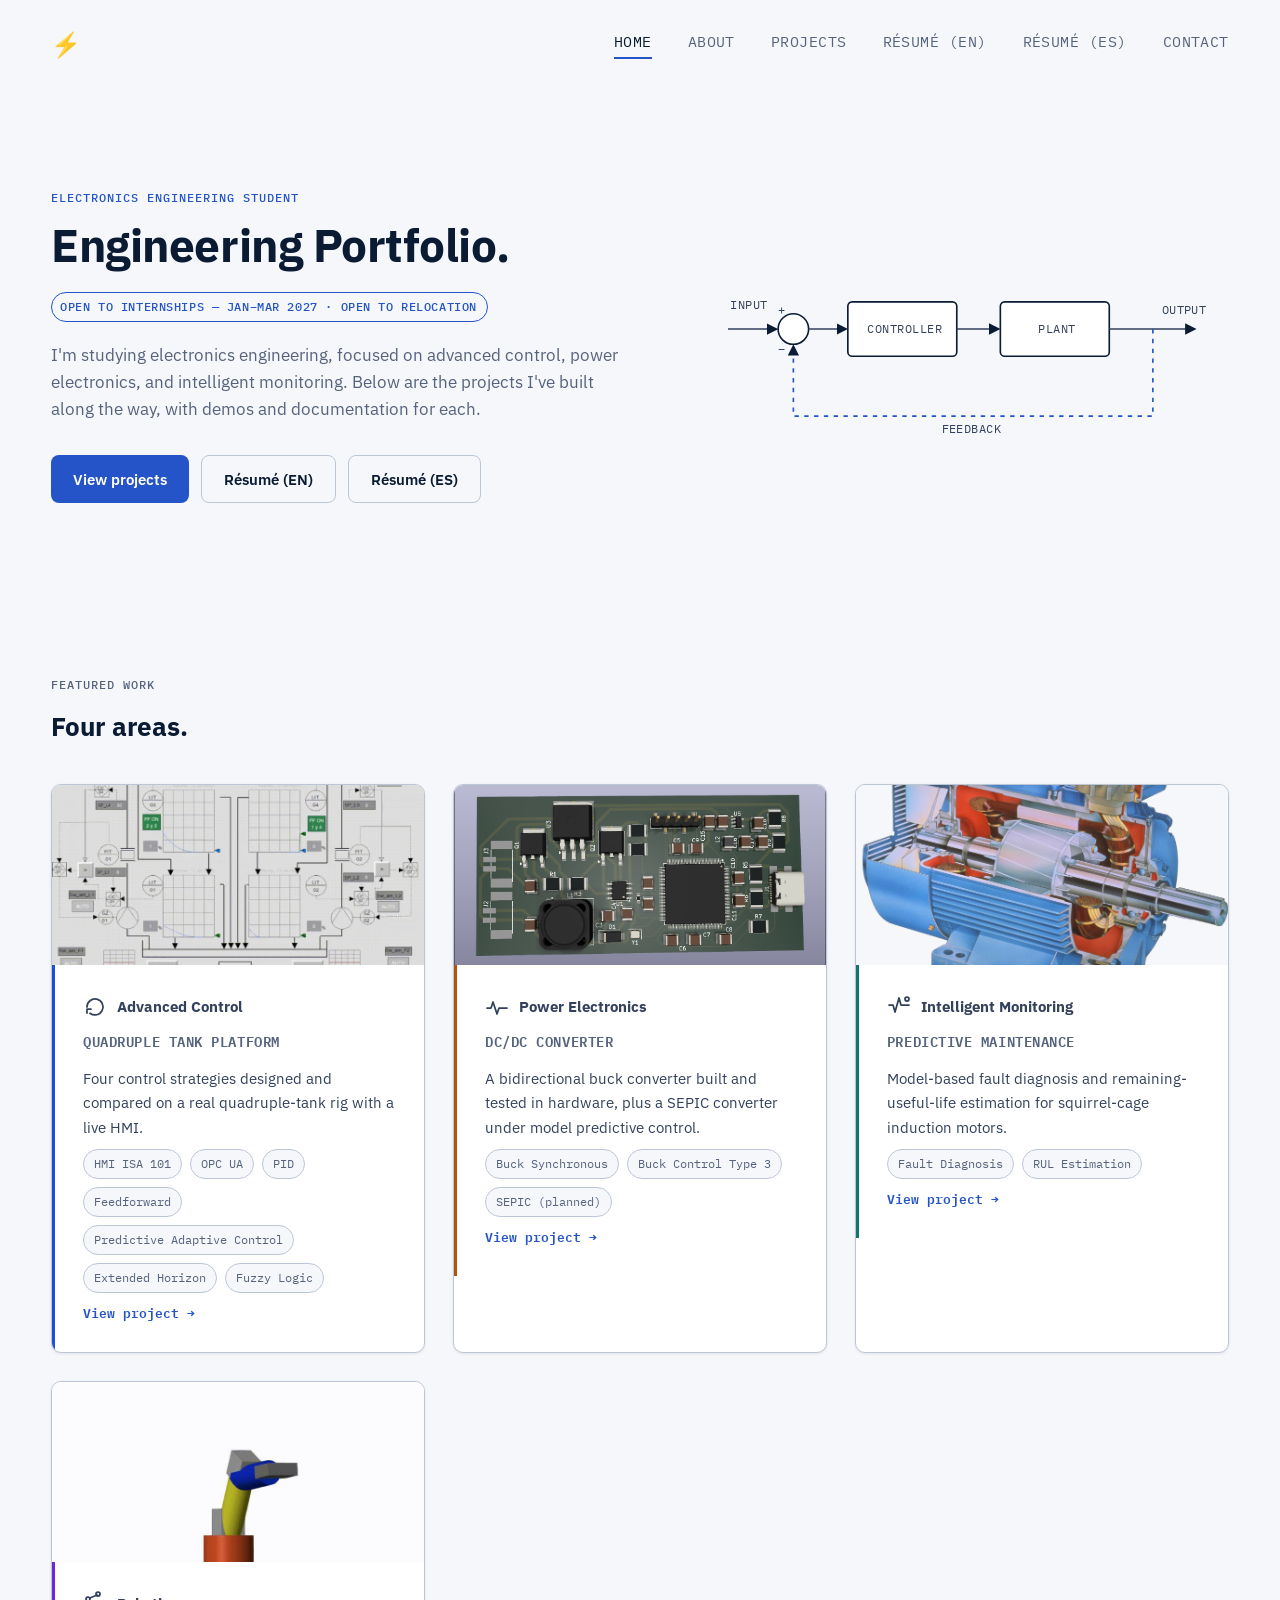
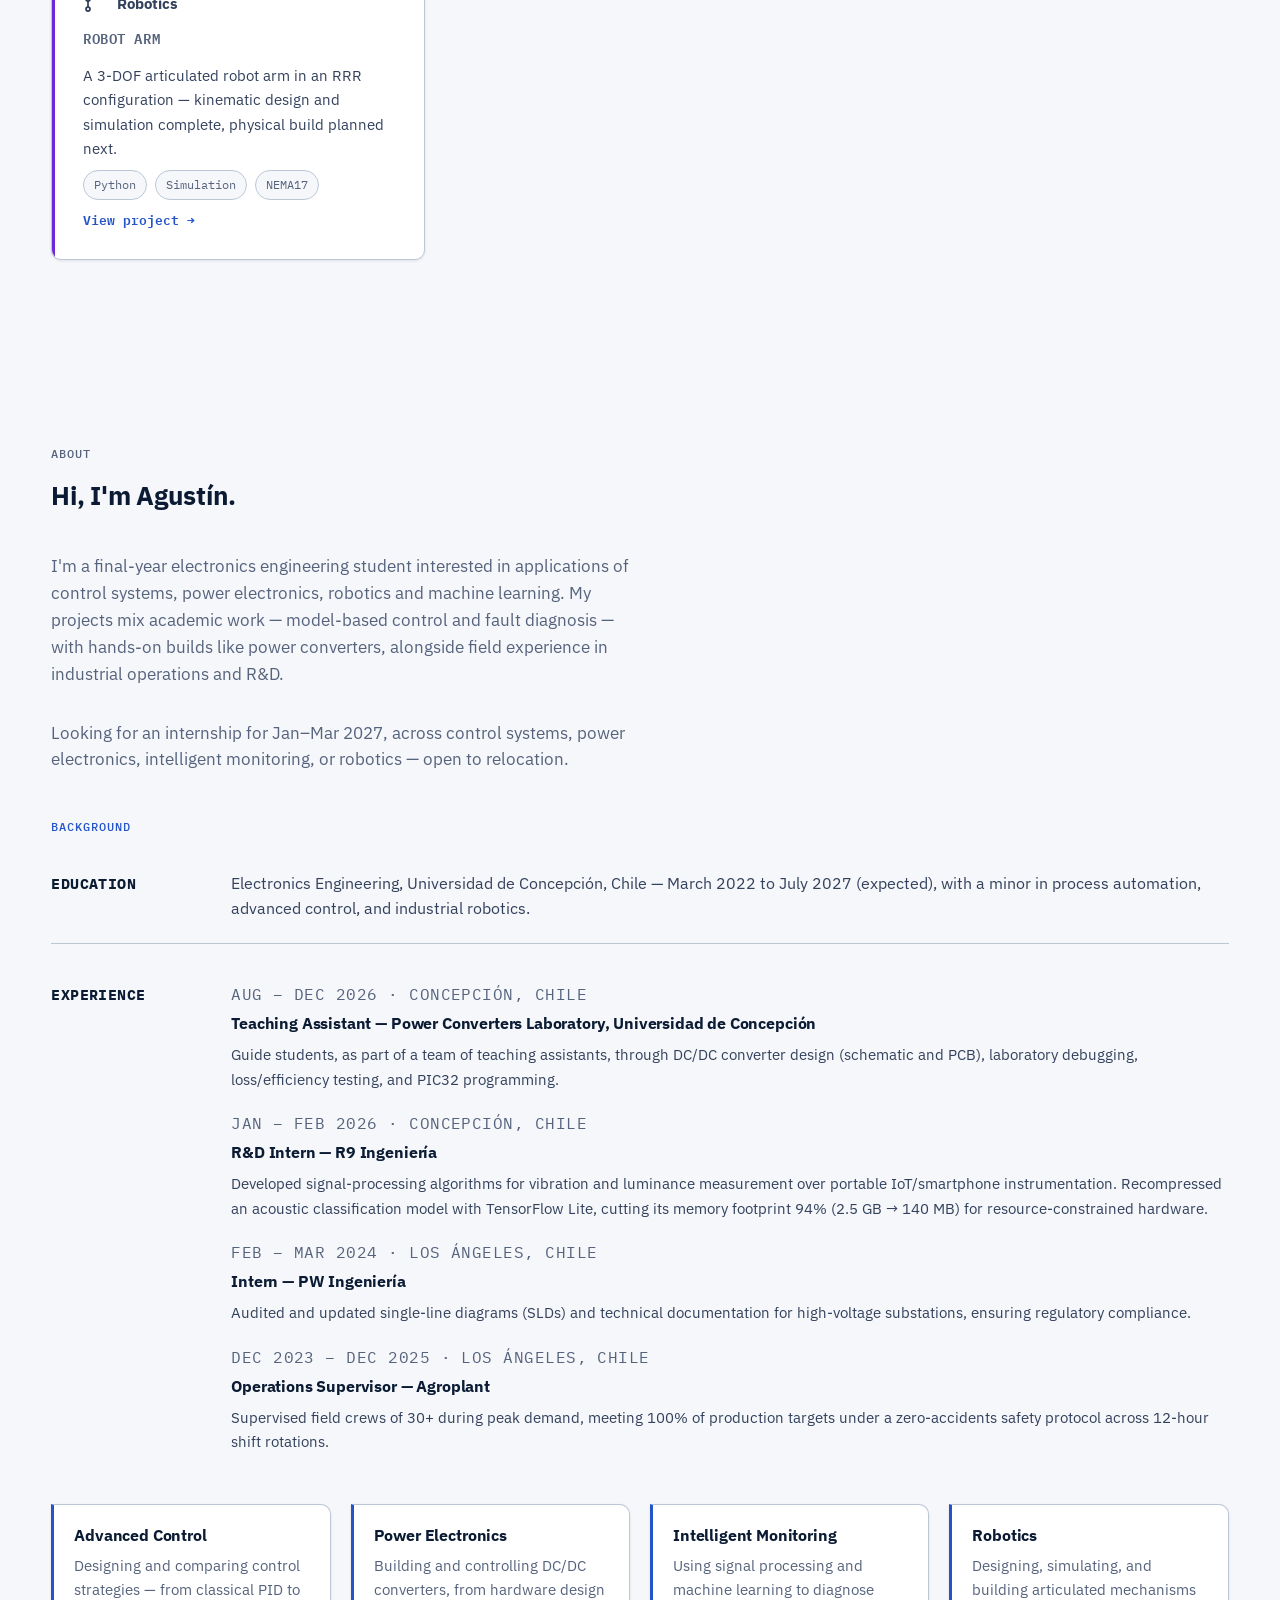
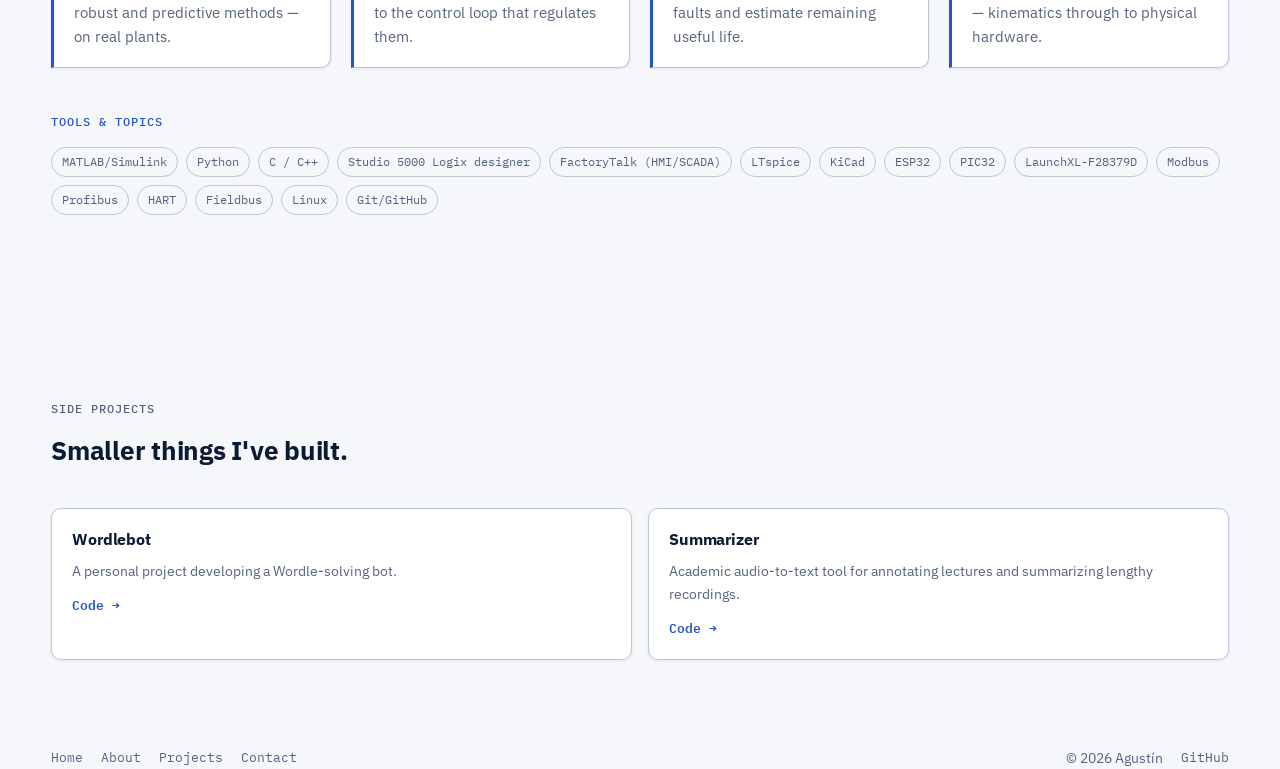
==== commit 18b4cc9d: "studio 5000" ====
--- a/index.html
+++ b/index.html
@@ -229,7 +229,7 @@
         <span class="tag">MATLAB/Simulink</span>
         <span class="tag">Python</span>
         <span class="tag">C / C++</span>
-        <span class="tag">RSLogix 5000</span>
+        <span class="tag">Studio 5000 Logix designer</span>
         <span class="tag">FactoryTalk (HMI/SCADA)</span>
         <span class="tag">LTspice</span>
         <span class="tag">KiCad</span>
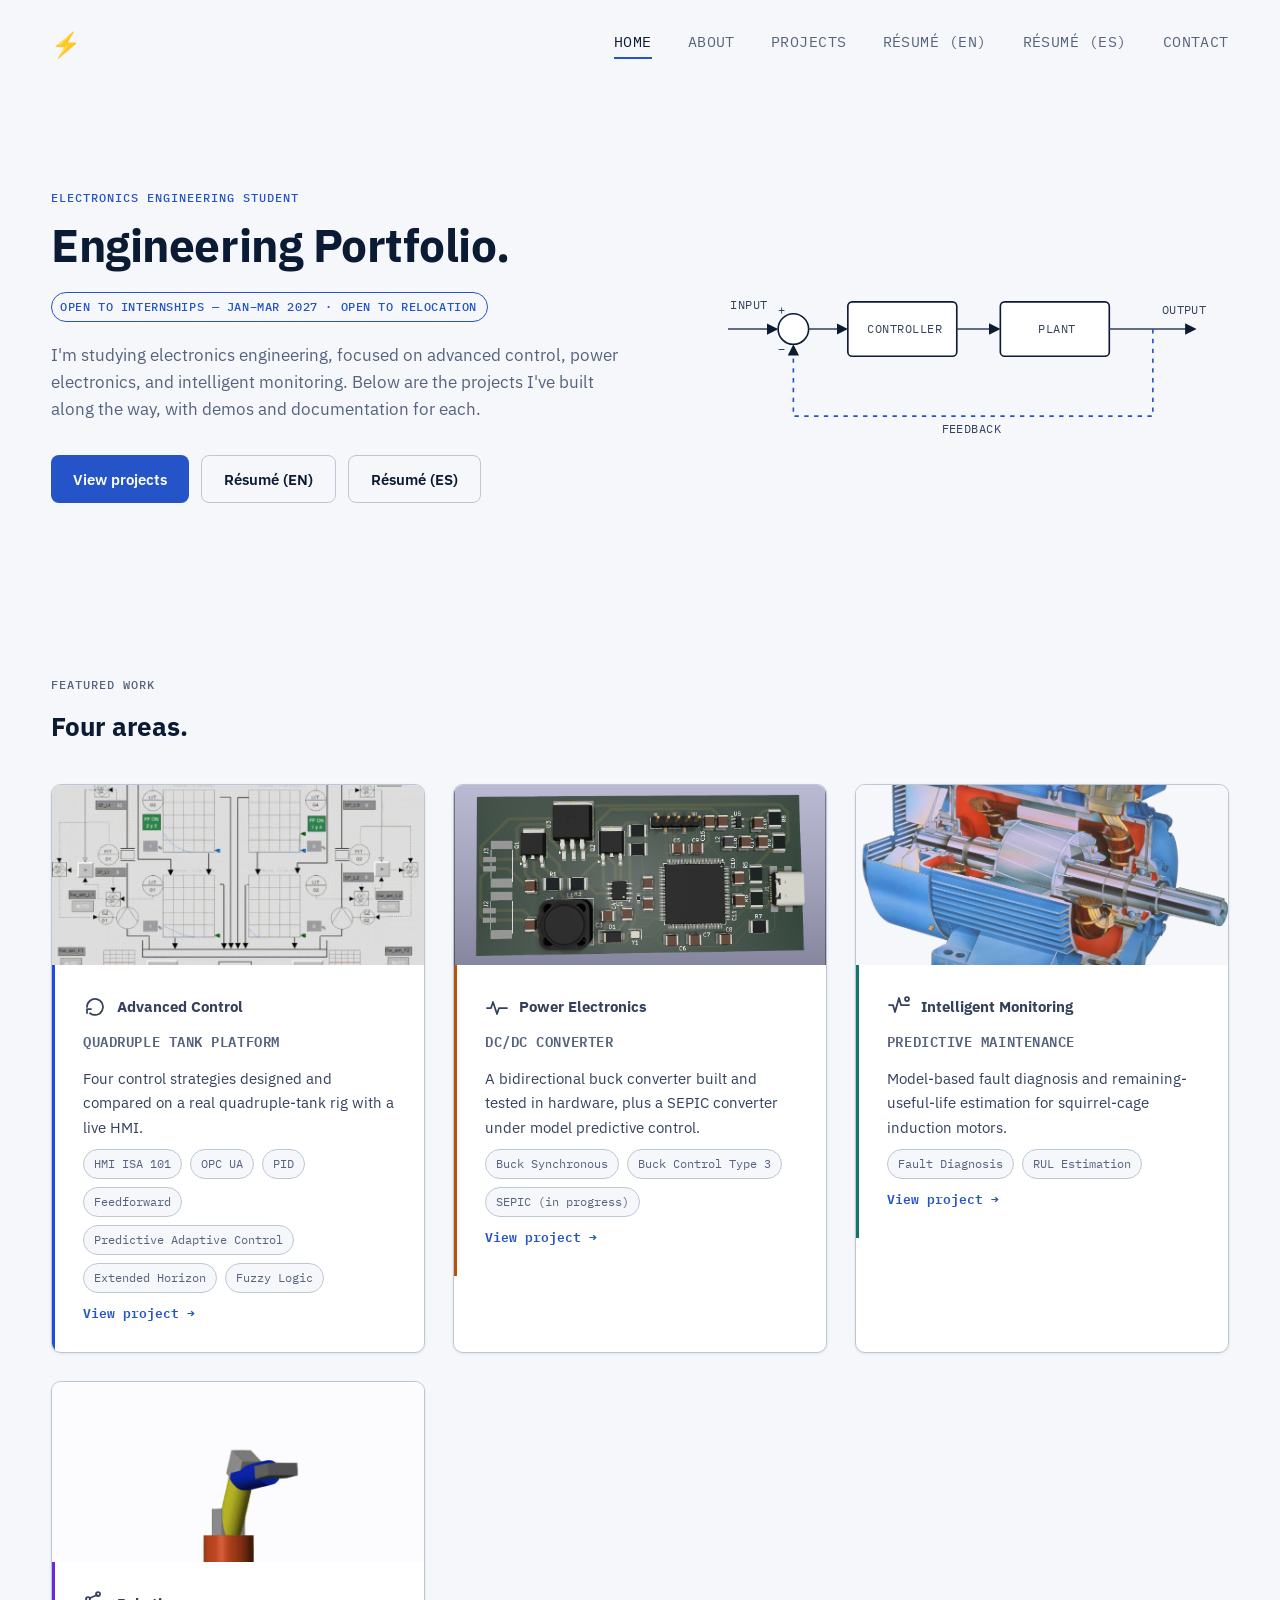
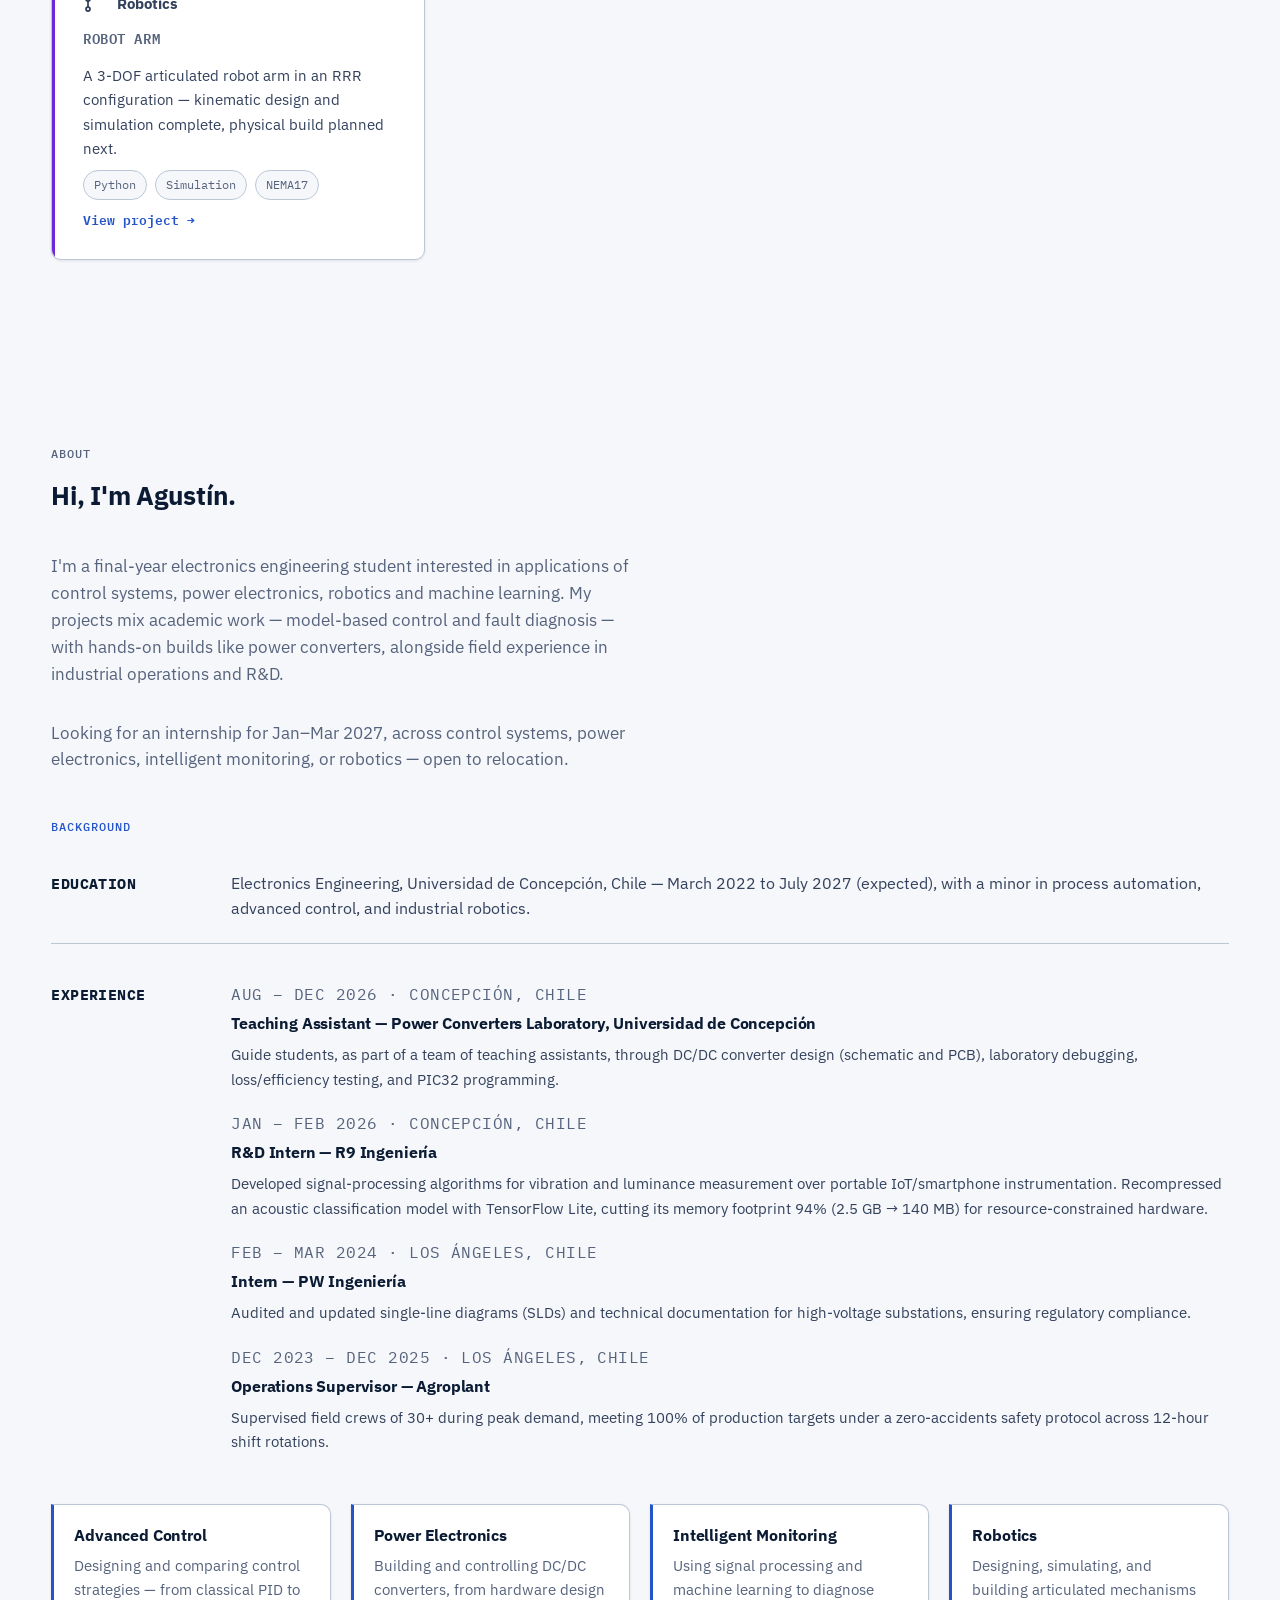
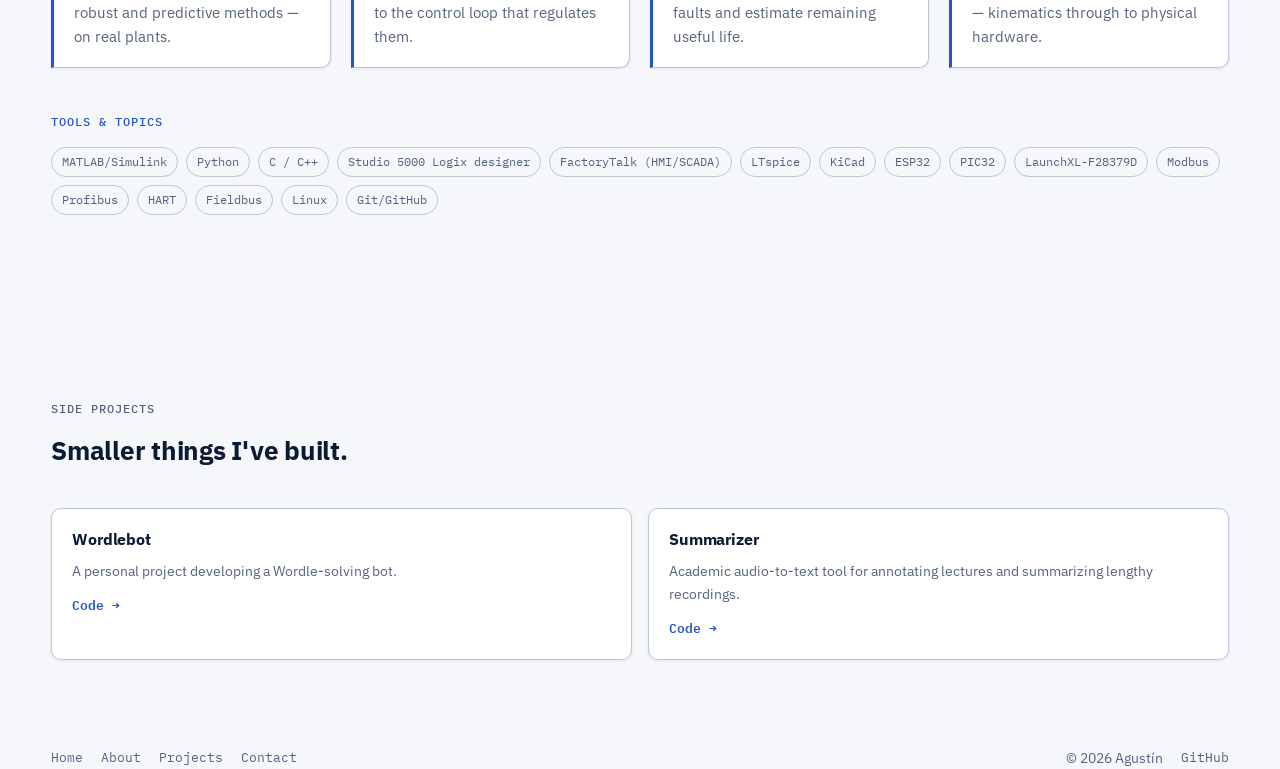
==== commit ff1b3a38: "update for sepic first revision" ====
--- a/index.html
+++ b/index.html
@@ -106,7 +106,7 @@
             <p>A bidirectional buck converter built and tested in hardware, plus a SEPIC converter under model
               predictive control.</p>
             <div class="tag-row">
-              <span class="tag">Buck Synchronous</span><span class="tag">Buck Control Type 3</span><span class="tag">SEPIC (planned)</span>
+              <span class="tag">Buck Synchronous</span><span class="tag">Buck Control Type 3</span><span class="tag">SEPIC (in progress)</span>
             </div>
             <span class="card-link">View project →</span>
           </div>
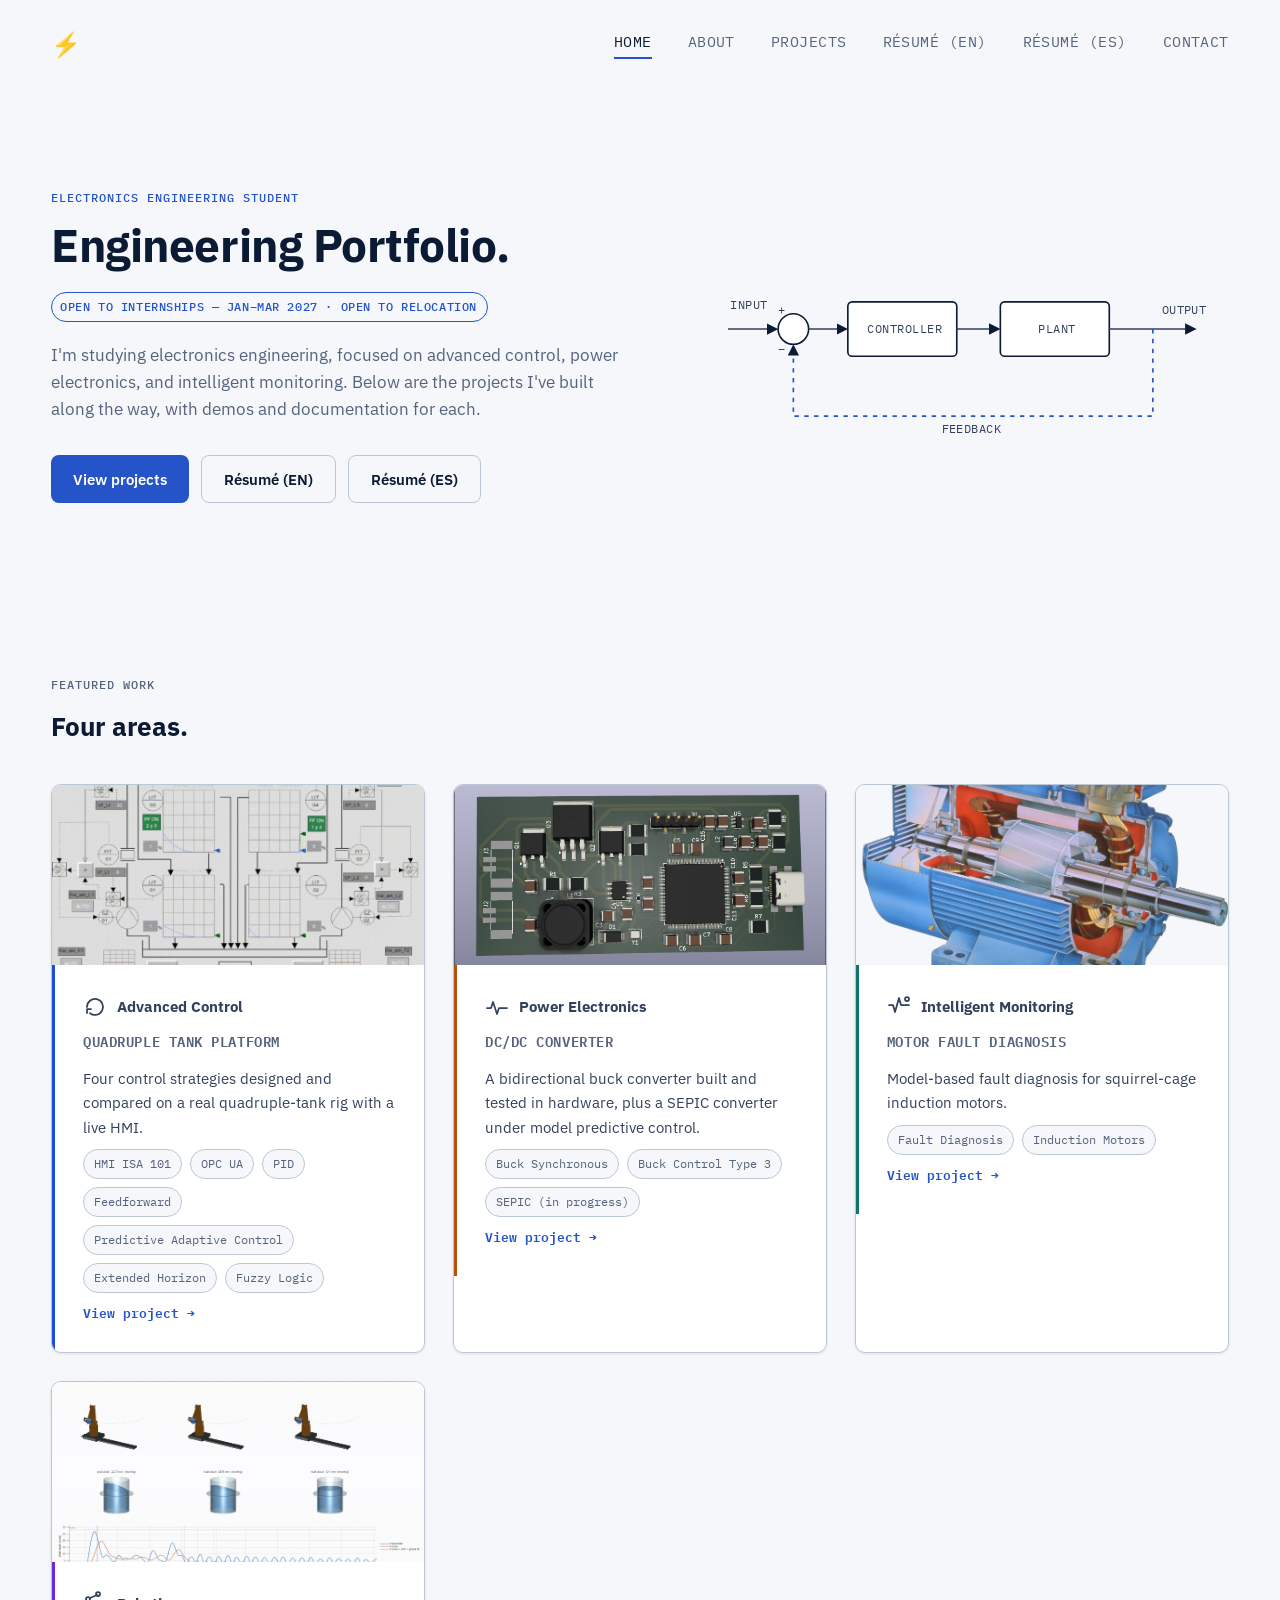
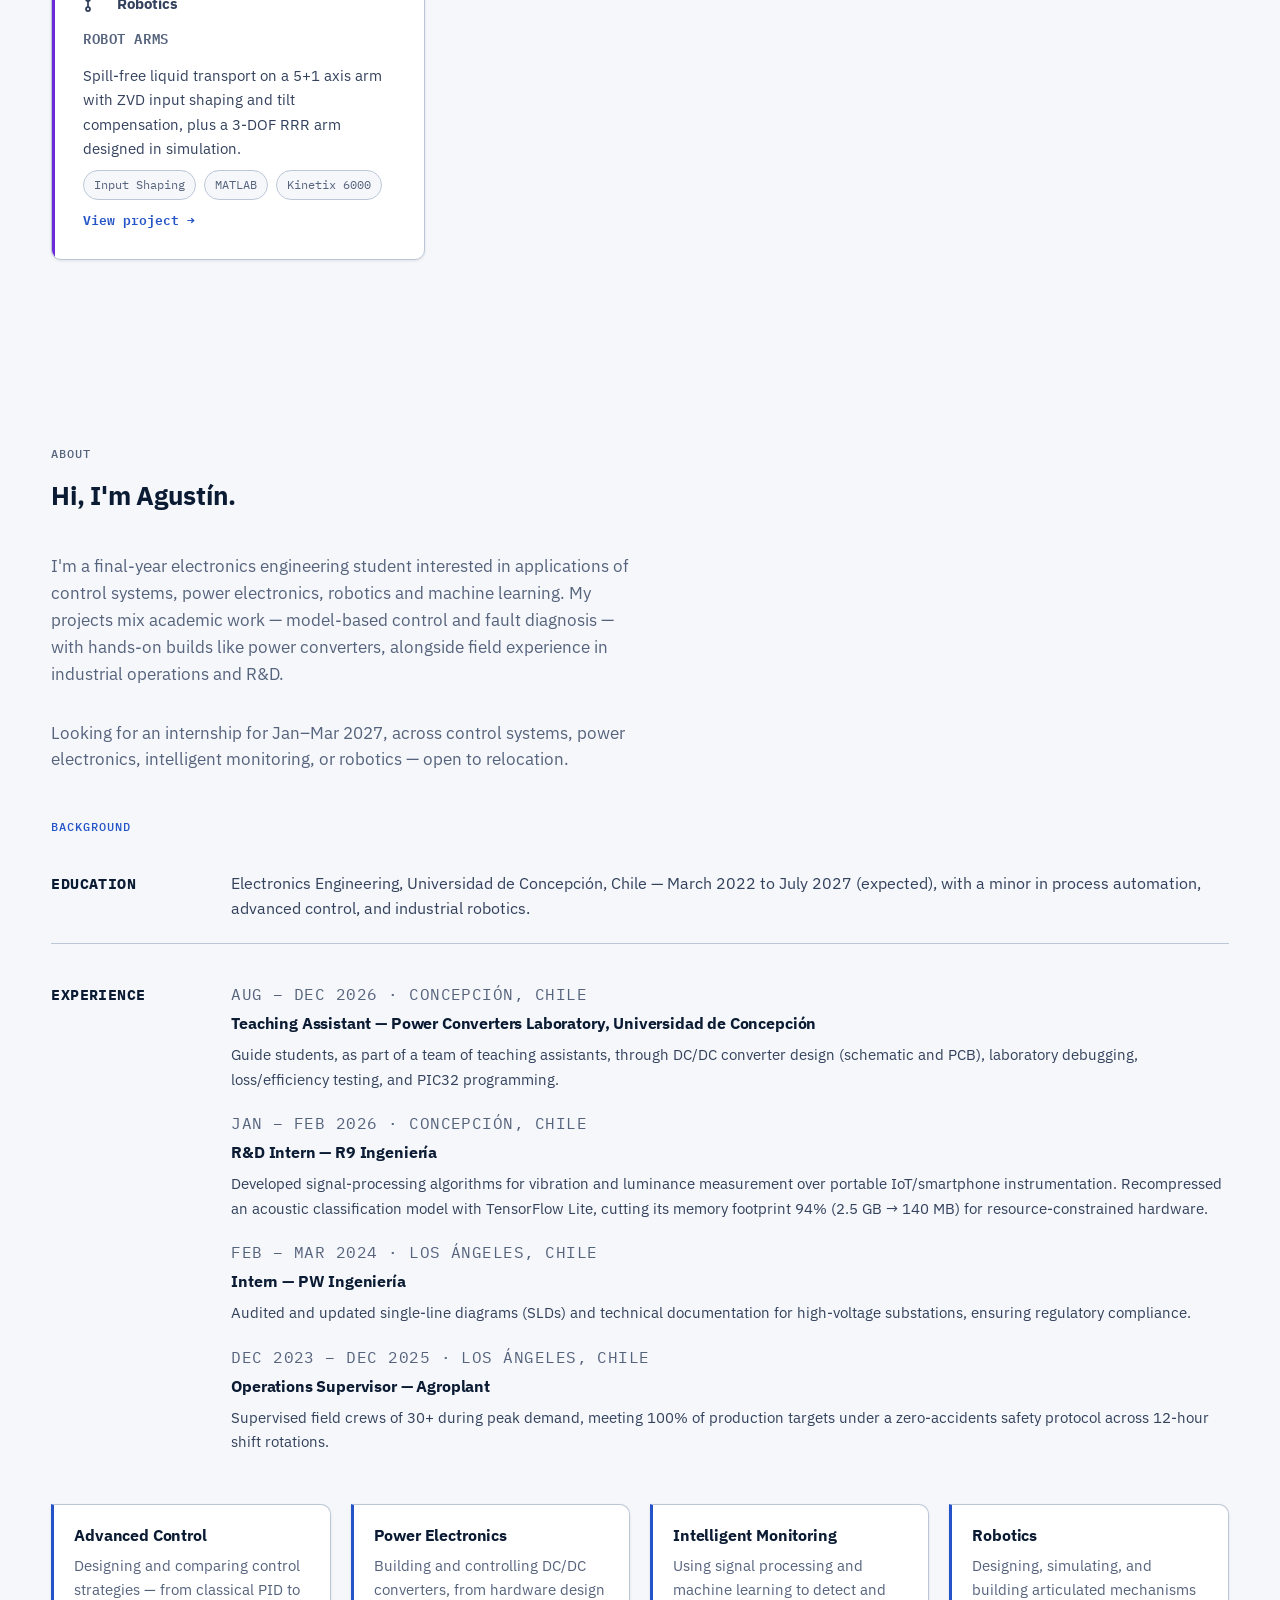
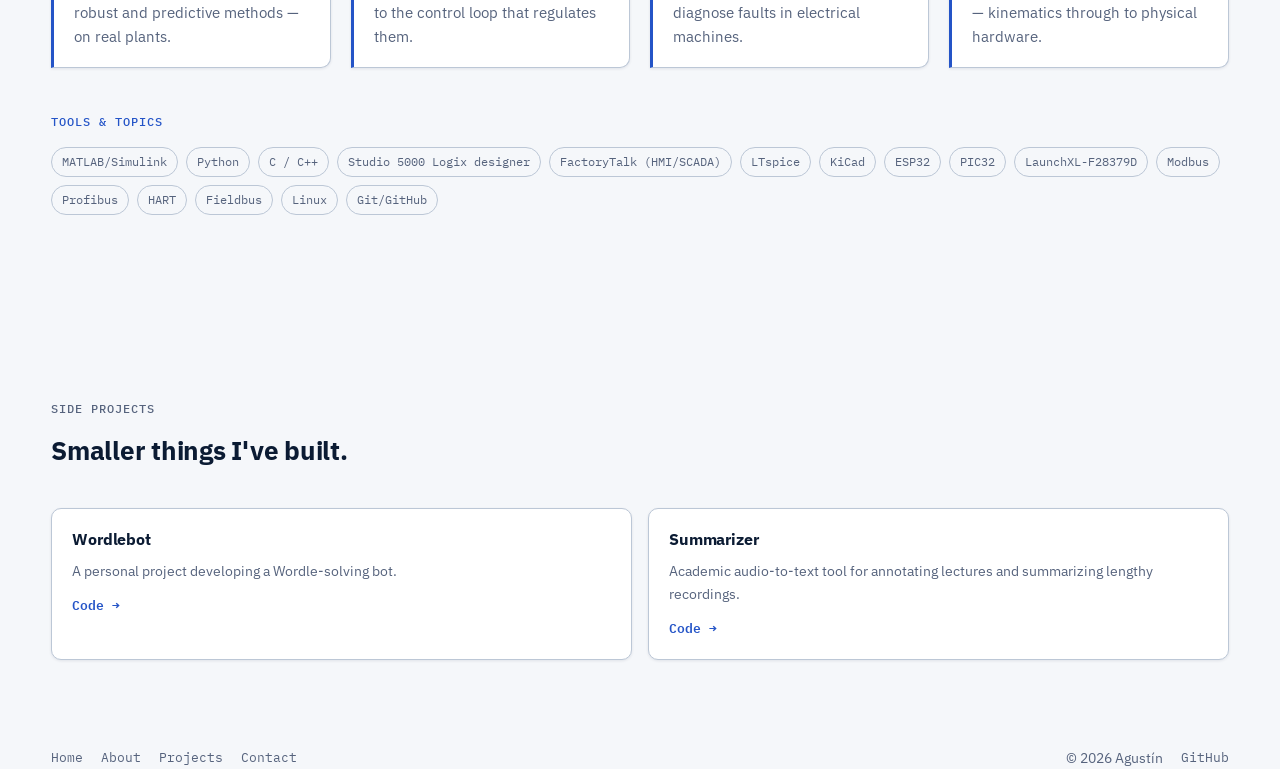
==== commit c325389e: "update robot" ====
--- a/index.html
+++ b/index.html
@@ -119,10 +119,10 @@
           </div>
           <div class="card-body">
             <p class="card-category"><span data-icon="monitoring"></span>Intelligent Monitoring</p>
-            <h3>Predictive Maintenance</h3>
-            <p>Model-based fault diagnosis and remaining-useful-life estimation for squirrel-cage induction motors.</p>
-            <div class="tag-row">
-              <span class="tag">Fault Diagnosis</span><span class="tag">RUL Estimation</span>
+            <h3>Motor Fault Diagnosis</h3>
+            <p>Model-based fault diagnosis for squirrel-cage induction motors.</p>
+            <div class="tag-row">
+              <span class="tag">Fault Diagnosis</span><span class="tag">Induction Motors</span>
             </div>
             <span class="card-link">View project →</span>
           </div>
@@ -130,16 +130,15 @@
 
         <a class="project-card cat-robotics" href="/projects/robot-arm.html">
           <div class="card-cover">
-            <img src="/assets/projects/robot_arm/arm-poster.jpg"
-              alt="Simulink simulation of the 3-DOF robot arm mid pick-and-place motion" loading="lazy">
+            <img src="/assets/projects/anti_slosh/arm.gif"
+              alt="Simulated arm carrying a cup: uncompensated motion sloshes, ZVD-shaped motion keeps the liquid still" loading="lazy">
           </div>
           <div class="card-body">
             <p class="card-category"><span data-icon="robotics"></span>Robotics</p>
-            <h3>Robot Arm</h3>
-            <p>A 3-DOF articulated robot arm in an RRR configuration — kinematic design and simulation complete,
-              physical build planned next.</p>
-            <div class="tag-row">
-              <span class="tag">Python</span><span class="tag">Simulation</span><span class="tag">NEMA17</span>
+            <h3>Robot Arms</h3>
+            <p>Spill-free liquid transport on a 5+1 axis arm with ZVD input shaping and tilt compensation, plus a 3-DOF RRR arm designed in simulation.</p>
+            <div class="tag-row">
+              <span class="tag">Input Shaping</span><span class="tag">MATLAB</span><span class="tag">Kinetix 6000</span>
             </div>
             <span class="card-link">View project →</span>
           </div>
@@ -216,7 +215,7 @@
         </div>
         <div class="focus-item cat-monitoring">
           <h4>Intelligent Monitoring</h4>
-          <p>Using signal processing and machine learning to diagnose faults and estimate remaining useful life.</p>
+          <p>Using signal processing and machine learning to detect and diagnose faults in electrical machines.</p>
         </div>
         <div class="focus-item cat-robotics">
           <h4>Robotics</h4>
--- a/css/styles.css
+++ b/css/styles.css
@@ -597,6 +597,51 @@
   max-width: none;
 }
 
+/* Smaller figures for squarer/portrait images */
+.figure-grid.figure-grid-compact {
+  display: flex;
+  flex-wrap: wrap;
+  align-items: flex-start;
+}
+
+.figure-grid-compact figure.figure {
+  flex: 0 1 340px;
+  min-width: 0;
+}
+
+.figure-grid-compact figure.figure.figure-wide {
+  flex-basis: 460px;
+}
+
+/* One row of figures with equal image heights: each figure's width
+   is proportional to its image aspect ratio (--ar = width / height). */
+.figure-row {
+  display: flex;
+  gap: 20px;
+  align-items: flex-start;
+  margin: 8px 0 40px;
+}
+
+.figure-row figure.figure {
+  flex: var(--ar, 1) 1 0;
+  min-width: 0;
+  max-width: none;
+}
+
+@media (max-width: 700px) {
+  .figure-row {
+    flex-wrap: wrap;
+  }
+
+  .figure-row figure.figure {
+    flex-basis: 100%;
+  }
+
+  .figure-row figure.figure.figure-photo {
+    max-width: 280px;
+  }
+}
+
 figure.figure.figure-small {
   max-width: 280px;
 }
